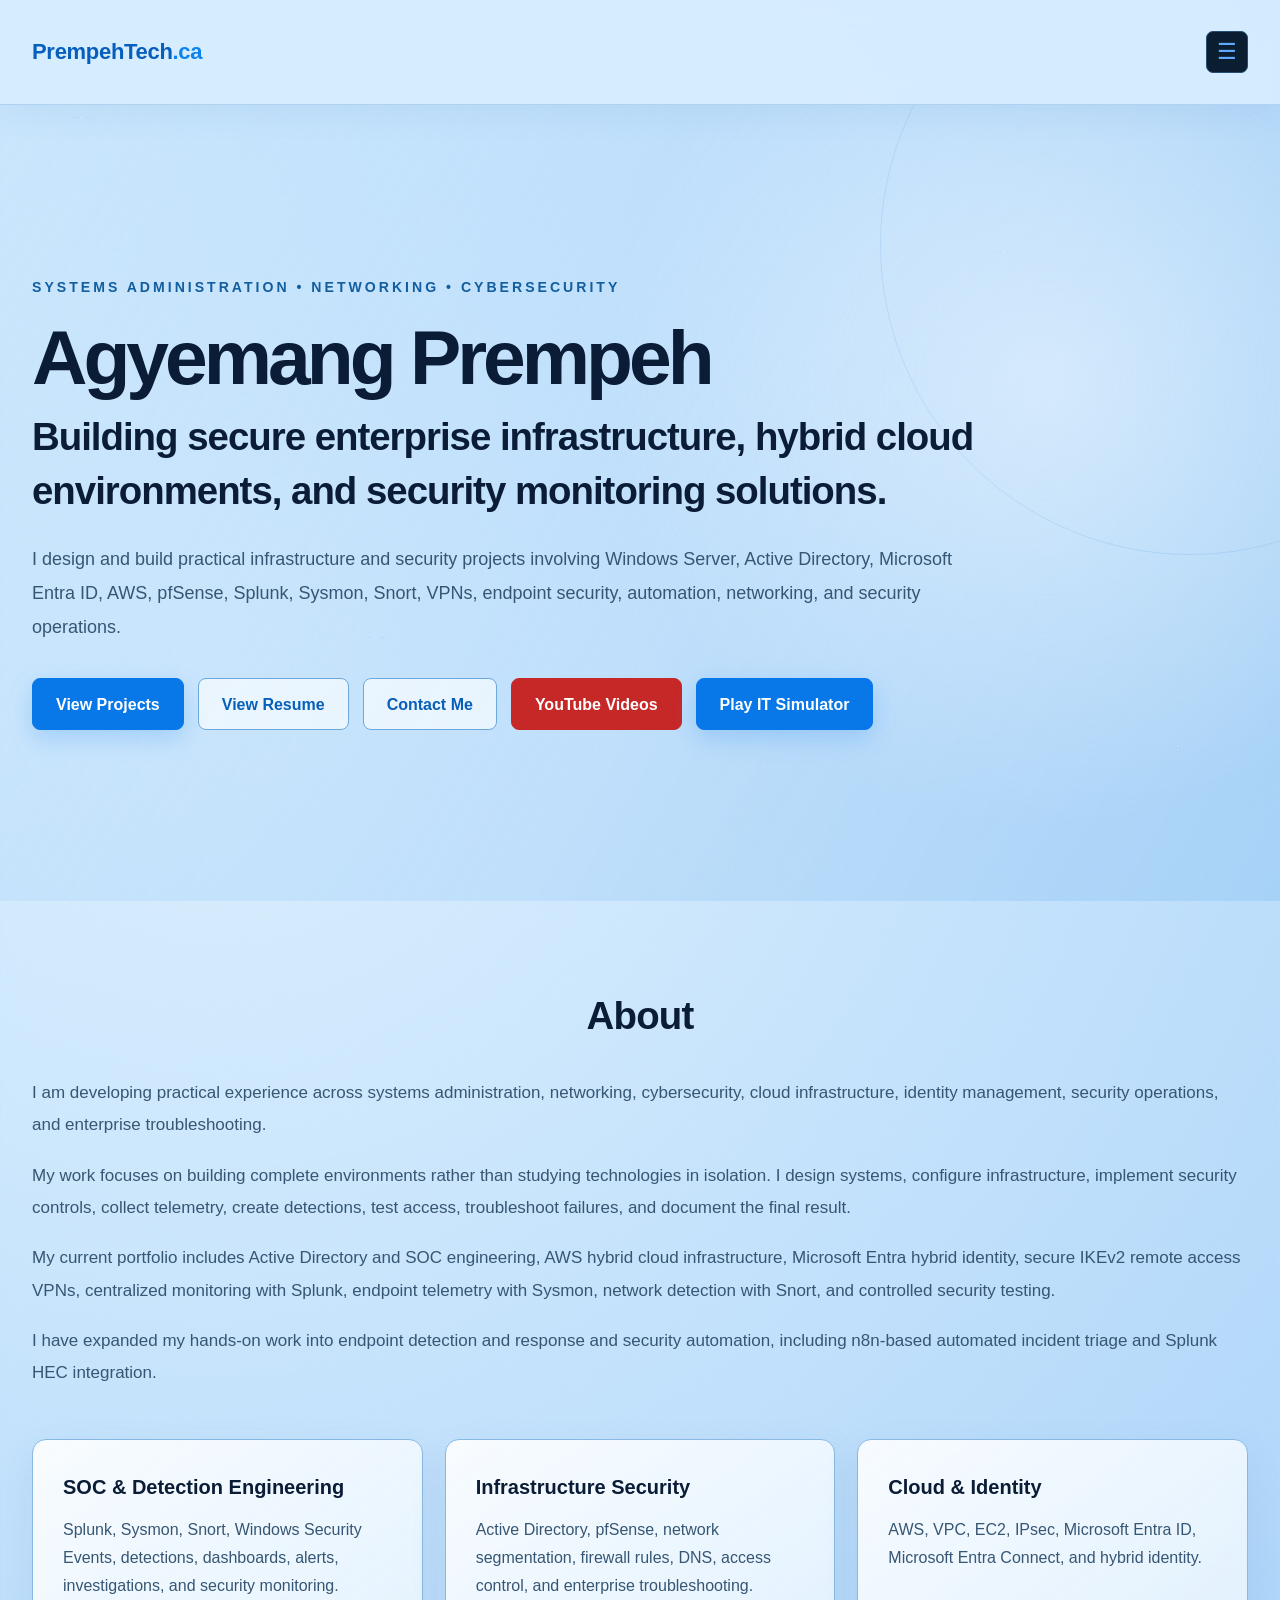
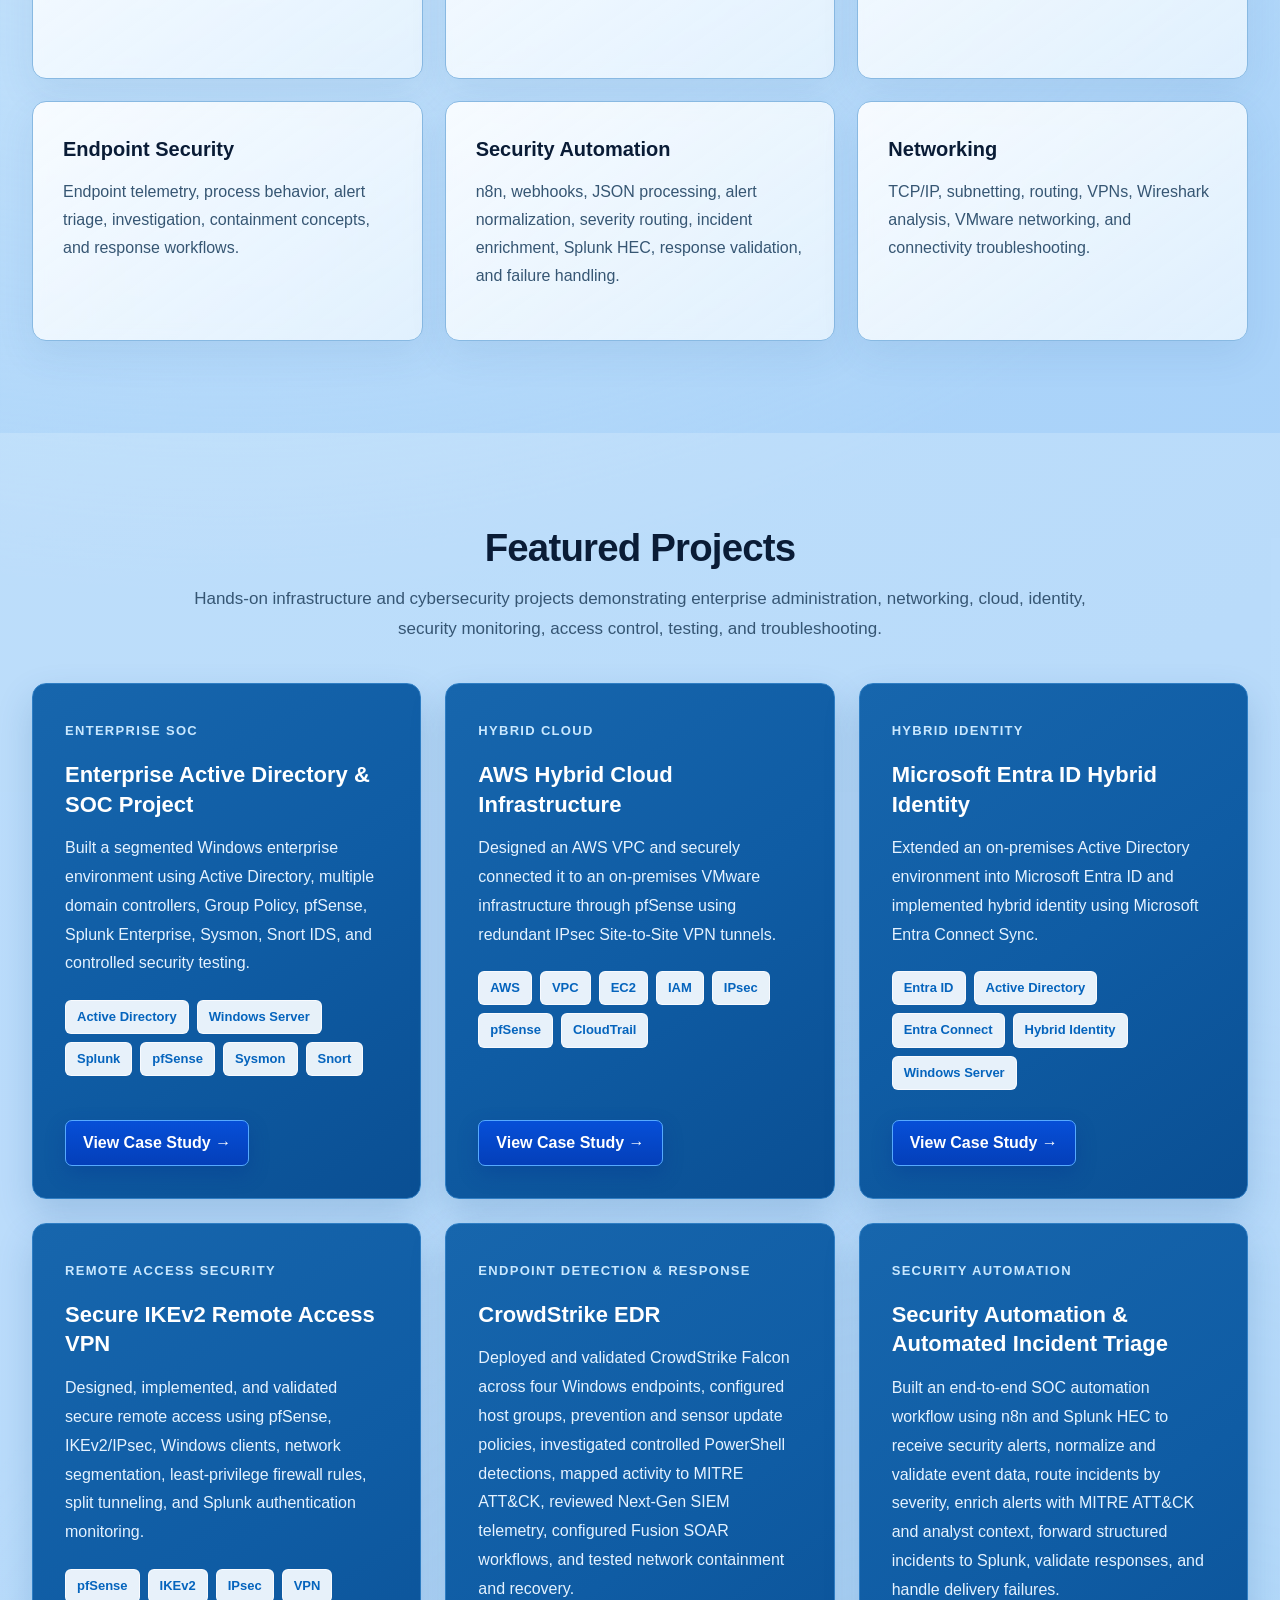
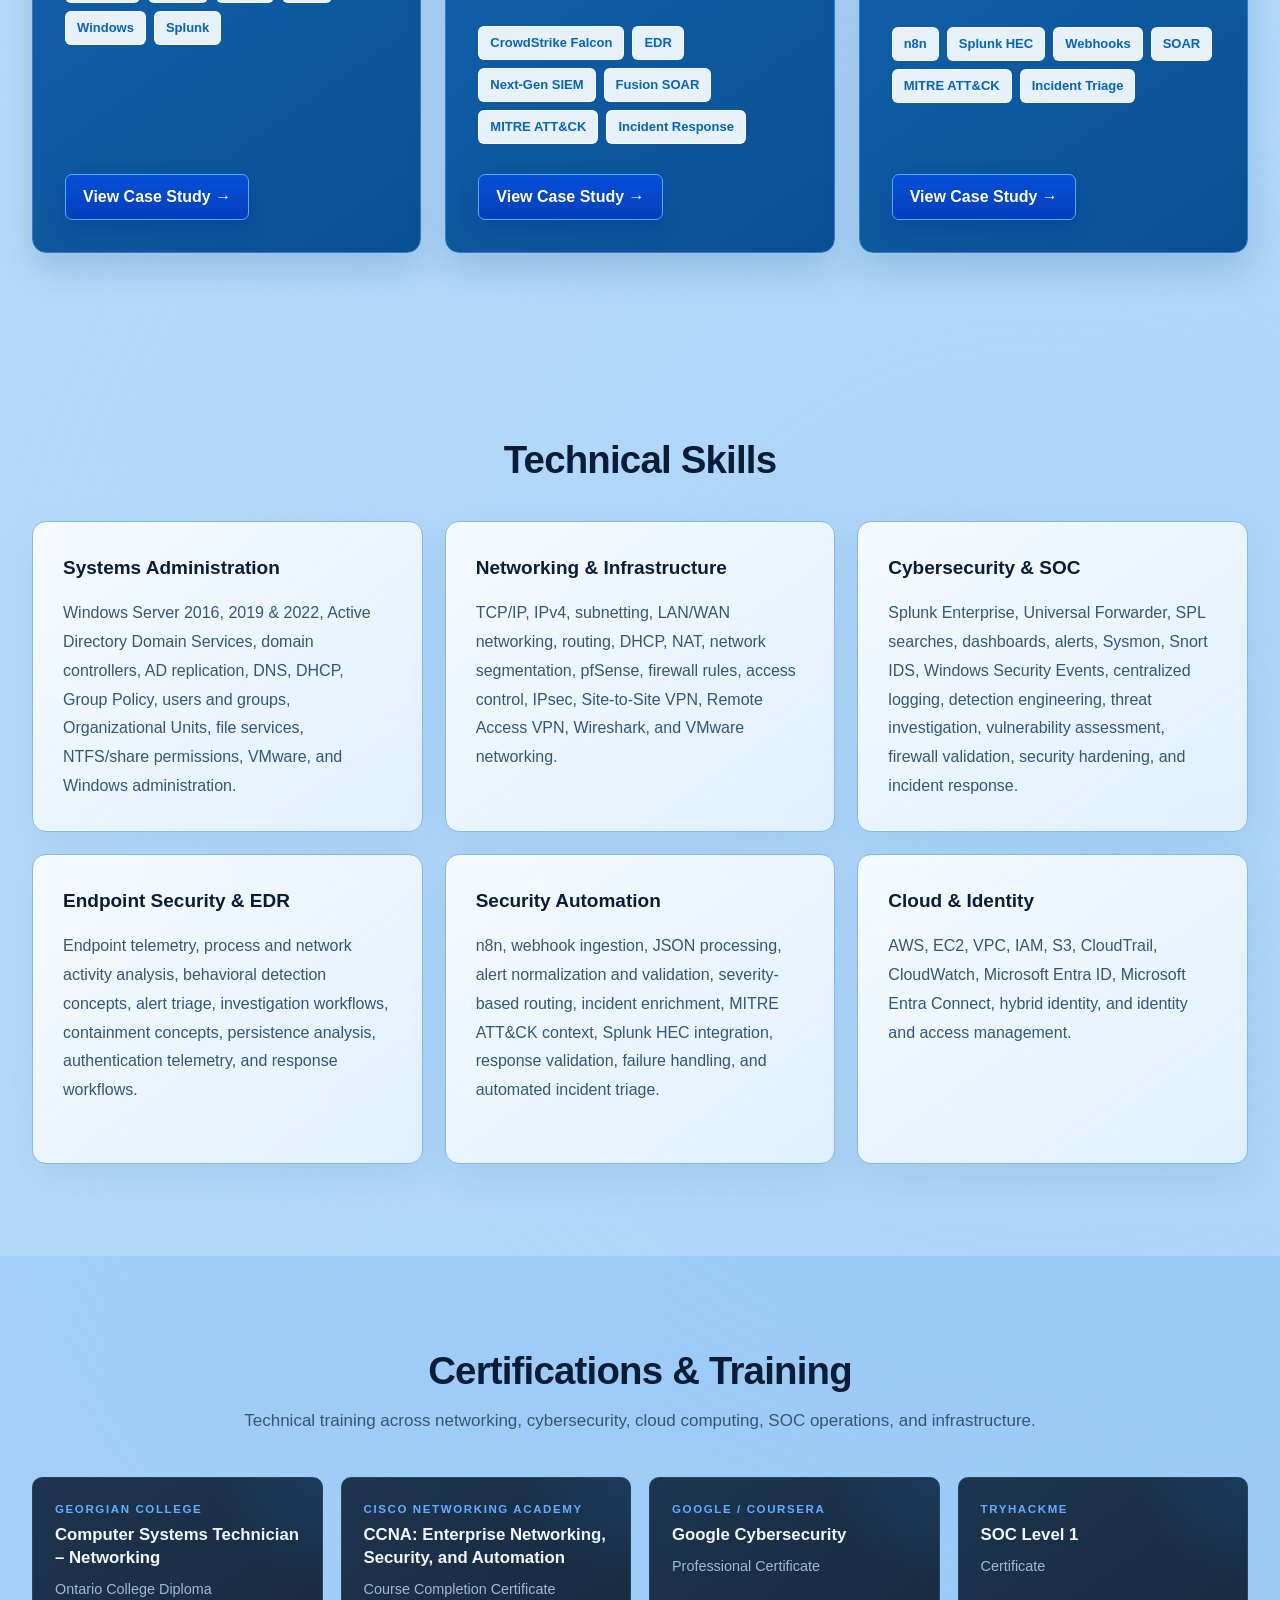
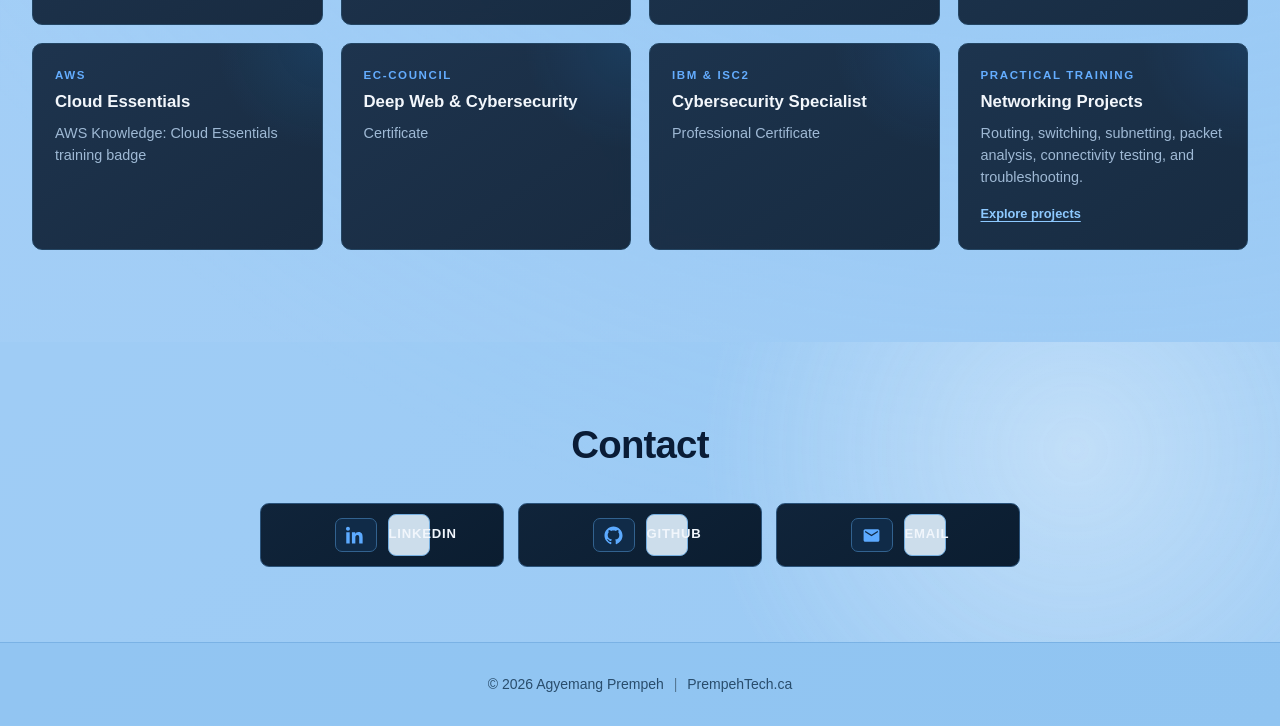
==== index.html @ 9299d838 "Make homepage YouTube Videos button red" ====
<!DOCTYPE html>
<html lang="en">

<head>
    <meta charset="UTF-8">

    <meta
        name="viewport"
        content="width=device-width, initial-scale=1.0"
    >

    <meta
        name="description"
        content="Agyemang Prempeh's hands-on cybersecurity, SOC, systems administration, networking, cloud, identity, and enterprise infrastructure portfolio featuring CrowdStrike Falcon EDR, n8n security automation, Splunk, Active Directory, AWS, Microsoft Entra ID, pfSense, Sysmon, Snort, VPNs, and security engineering projects."
    >

    <meta name="robots" content="index, follow, max-image-preview:large">
    <meta name="author" content="Agyemang Prempeh">
    <meta name="theme-color" content="#071321">

    <link rel="canonical" href="https://prempehtech.ca/">

    <meta property="og:type" content="website">
    <meta property="og:site_name" content="PrempehTech.ca">
    <meta property="og:url" content="https://prempehtech.ca/">
    <meta property="og:title" content="Agyemang Prempeh | Cybersecurity, Cloud & Infrastructure Portfolio">
    <meta
        property="og:description"
        content="Hands-on cybersecurity, SOC, enterprise infrastructure, networking, CrowdStrike Falcon EDR, AWS hybrid cloud, Microsoft Entra ID, Active Directory, Splunk, pfSense, and security engineering projects."
    >

    <meta name="twitter:card" content="summary">
    <meta name="twitter:title" content="Agyemang Prempeh | Cybersecurity, Cloud & Infrastructure Portfolio">
    <meta
        name="twitter:description"
        content="Hands-on cybersecurity, SOC, enterprise infrastructure, networking, cloud, identity, CrowdStrike Falcon EDR, and security engineering projects."
    >

    <title>Agyemang Prempeh | Cybersecurity, Cloud & Infrastructure Portfolio</title>

    <script type="application/ld+json">
    {
      "@context": "https://schema.org",
      "@type": "WebSite",
      "name": "PrempehTech.ca",
      "url": "https://prempehtech.ca/",
      "description": "Agyemang Prempeh's cybersecurity, cloud, networking, identity, SOC, CrowdStrike Falcon EDR, and enterprise infrastructure portfolio.",
      "publisher": {
        "@type": "Person",
        "name": "Agyemang Prempeh",
        "url": "https://prempehtech.ca/",
        "sameAs": [
          "https://www.linkedin.com/in/agyemang-prempeh-27a438277/",
          "https://github.com/PREMPE"
        ]
      }
    }
    </script>

    <link rel="stylesheet" href="style.css">


    <!-- =====================================================
         TARGETED FIXES ONLY
         These override the old CSS for:
         1. Navigation
         2. Certifications
         3. Contact
    ====================================================== -->

    <style>

        /* =================================================
           TOP NAVIGATION
           Brand stays left.
           All seven links stay grouped on the right.
        ================================================= */

        .nav-container {
            display: flex !important;
            align-items: center !important;
            width: min(1420px, calc(100% - 64px)) !important;
            margin: 0 auto !important;
        }

        .brand {
            flex: 0 0 auto !important;
        }

        .main-nav {
            margin-left: auto !important;
            width: auto !important;

            display: flex !important;
            align-items: center !important;
            justify-content: flex-end !important;

            gap: 30px !important;
        }

        .main-nav .nav-link {
            flex: none !important;
            width: auto !important;

            white-space: nowrap !important;
            text-align: center !important;
        }


        /* =================================================
           MAIN SECTION HEADINGS
           ONLY the big section headings are centered.
        ================================================= */

        .centered-header {
            width: 100% !important;
            max-width: 900px !important;

            margin-left: auto !important;
            margin-right: auto !important;

            text-align: center !important;
        }

        .centered-header h2,
        .centered-header p {
            text-align: center !important;
        }


        /* =================================================
           CERTIFICATIONS
           Compact professional cards.
           No giant empty boxes.
        ================================================= */



        .hero-buttons .btn-youtube {background:#c62828!important;border-color:#c62828!important;color:#fff!important}
        .hero-buttons .btn-youtube:hover {background:#a51f1f!important;border-color:#a51f1f!important;color:#fff!important}

        #certifications .cert-actions {display:flex;flex-wrap:wrap;gap:8px 14px;margin-top:14px}
        #certifications .cert-actions a {color:#8ec9ff;font-size:.8rem;font-weight:700;text-decoration:underline;text-underline-offset:3px}
        #certifications .cert-actions a:hover {color:#fff}
        #certifications .cert-actions a:focus-visible {outline:2px solid #8ec9ff;outline-offset:4px}

        #certifications .cert-grid {
            display: grid !important;

            grid-template-columns:
                repeat(4, minmax(0, 1fr)) !important;

            gap: 18px !important;

            align-items: stretch !important;

            margin-top: 40px !important;
        }

        #certifications .cert-card {
            min-height: 0 !important;
            height: auto !important;

            padding: 24px 22px !important;

            display: block !important;

            background:
                linear-gradient(
                    145deg,
                    rgba(18, 39, 63, 0.92),
                    rgba(12, 29, 48, 0.92)
                ) !important;

            border: 1px solid #234563 !important;

            border-radius: 10px !important;

            box-shadow: none !important;

            text-align: left !important;
        }

        #certifications .cert-card:hover {
            transform: translateY(-3px) !important;

            border-color: #4388cf !important;

            background:
                linear-gradient(
                    145deg,
                    #132b46,
                    #0d2137
                ) !important;
        }

        #certifications .cert-provider {
            display: block !important;

            margin: 0 0 8px !important;

            color: #64adff !important;

            font-size: 0.72rem !important;

            font-weight: 800 !important;

            letter-spacing: 0.14em !important;

            line-height: 1.3 !important;
        }

        #certifications .cert-card h3 {
            margin: 0 0 8px !important;

            color: #f3f7fc !important;

            font-size: 1.05rem !important;

            line-height: 1.35 !important;

            text-align: left !important;
        }

        #certifications .cert-card p {
            margin: 0 !important;

            color: #9fb9d5 !important;

            font-size: 0.9rem !important;

            line-height: 1.55 !important;

            text-align: left !important;
        }


        /* =================================================
           CONTACT
           Small horizontal rectangles.
        ================================================= */

        #contact.contact-section {
            padding-top: 80px !important;
            padding-bottom: 75px !important;
        }

        #contact .section-header {
            margin-bottom: 35px !important;
        }

        #contact .contact-actions {
            width: min(760px, 100%) !important;

            margin: 0 auto !important;

            display: grid !important;

            grid-template-columns:
                repeat(3, minmax(0, 1fr)) !important;

            gap: 14px !important;
        }

        #contact .contact-link {
            min-height: 64px !important;
            height: 64px !important;

            padding: 10px 18px !important;

            display: flex !important;

            align-items: center !important;
            justify-content: center !important;

            gap: 11px !important;

            border-radius: 9px !important;

            background:
                linear-gradient(
                    145deg,
                    #10243a,
                    #0b1d30
                ) !important;

            border: 1px solid #2a5279 !important;

            box-shadow: none !important;

            text-decoration: none !important;
        }

        #contact .contact-link:hover {
            transform: translateY(-2px) !important;

            border-color: #55a7ff !important;

            background: #122a44 !important;
        }

        #contact .contact-icon {
            width: 34px !important;
            height: 34px !important;

            min-width: 34px !important;

            display: grid !important;
            place-items: center !important;

            padding: 7px !important;

            border-radius: 7px !important;

            color: #5caaff !important;

            background: #102b48 !important;

            border: 1px solid #32628f !important;
        }

        #contact .contact-icon svg {
            width: 19px !important;
            height: 19px !important;
        }

        #contact .contact-label {
            color: #f1f6fc !important;

            font-size: 0.82rem !important;

            font-weight: 800 !important;

            letter-spacing: 0.06em !important;
        }


        /* =================================================
           TABLET
        ================================================= */

        @media (max-width: 1100px) {

            .main-nav {
                gap: 20px !important;
            }

            .main-nav .nav-link {
                font-size: 0.84rem !important;
            }

            #certifications .cert-grid {
                grid-template-columns:
                    repeat(2, minmax(0, 1fr)) !important;
            }

        }


        /* =================================================
           MOBILE
        ================================================= */

        @media (max-width: 850px) {

            .nav-container {
                width: min(100% - 32px, 1420px) !important;
                min-height: 64px !important;
                flex-wrap: wrap !important;
            }

            .main-nav {
                display: none !important;
            }

            .mobile-menu {
                margin-left: auto !important;
                display: inline-flex !important;
                align-items: center !important;
                justify-content: center !important;

                width: 42px !important;
                height: 42px !important;

                padding: 0 !important;

                color: #5ca9ff !important;
                background: #0b1e31 !important;

                border: 1px solid #244d73 !important;
                border-radius: 7px !important;

                font-size: 1.35rem !important;
                line-height: 1 !important;

                cursor: pointer !important;
            }

            .mobile-menu:hover {
                color: #ffffff !important;
                border-color: #5ca9ff !important;
                background: #102a44 !important;
            }

            .main-nav.open {
                display: flex !important;

                width: 100% !important;

                flex-direction: column !important;

                align-items: stretch !important;

                gap: 0 !important;

                margin-left: 0 !important;
                padding: 10px 0 14px !important;

                border-top: 1px solid #172b40 !important;
            }

            .main-nav.open .nav-link {
                width: 100% !important;
                padding: 13px 4px !important;
                text-align: left !important;
            }

            #contact .contact-actions {
                grid-template-columns: 1fr !important;

                max-width: 420px !important;
            }

        }


        @media (max-width: 600px) {

            #certifications .cert-grid {
                grid-template-columns: 1fr !important;
            }

        }

    
        /* =================================================
           COLLAPSIBLE TOP MENU — ALL SCREEN SIZES
           Show hamburger instead of permanent nav links.
        ================================================= */

        .nav-container {
            position: relative !important;
            flex-wrap: wrap !important;
        }

        .mobile-menu {
            margin-left: auto !important;
            display: inline-flex !important;
            align-items: center !important;
            justify-content: center !important;

            width: 42px !important;
            height: 42px !important;
            padding: 0 !important;

            color: #5ca9ff !important;
            background: #0b1e31 !important;

            border: 1px solid #244d73 !important;
            border-radius: 7px !important;

            font-size: 1.35rem !important;
            line-height: 1 !important;
            cursor: pointer !important;
        }

        .mobile-menu:hover {
            color: #ffffff !important;
            border-color: #5ca9ff !important;
            background: #102a44 !important;
        }

        .main-nav {
            display: none !important;
        }

        .main-nav.open {
            display: flex !important;
            width: 100% !important;
            margin-left: 0 !important;
            padding: 10px 0 14px !important;

            flex-direction: column !important;
            align-items: stretch !important;
            gap: 0 !important;

            border-top: 1px solid #172b40 !important;
        }

        .main-nav.open .nav-link {
            width: 100% !important;
            padding: 13px 4px !important;
            text-align: left !important;
        }

    </style>

</head>



<body id="top">


<!-- =========================================================
     HEADER
========================================================= -->

<header class="site-header">

    <div class="nav-container">

        <a
            href="/#home"
            class="brand"
        >
            PrempehTech<span>.ca</span>
        </a>


        <nav
            class="main-nav"
            id="mainNav"
            aria-label="Primary navigation"
        >

            <a href="/#home" class="nav-link active">
                Home
            </a>

            <a href="/#about" class="nav-link">
                About
            </a>

            <a href="/#projects" class="nav-link">
                Projects
            </a>
<a href="/#skills" class="nav-link">
                Skills
            </a>

            <a href="/#certifications" class="nav-link">
                Certifications
            </a>

            <a href="/#contact" class="nav-link">
                Contact
            </a>

            <a href="/simulator/" class="nav-link">
                Simulator
            </a>

        </nav>


        <button
            class="mobile-menu"
            id="mobileMenu"
            type="button"
            aria-label="Open navigation menu"
        >
            ☰
        </button>

    </div>

</header>



<main>


<!-- =========================================================
     HOME
========================================================= -->

<section
    id="home"
    class="hero section-anchor"
>

    <div class="container hero-content">

        <p class="hero-eyebrow">
            SYSTEMS ADMINISTRATION • NETWORKING • CYBERSECURITY
        </p>


        <h1>
            Agyemang Prempeh
        </h1>


        <h2>
            Building secure enterprise infrastructure,
            hybrid cloud environments, and security
            monitoring solutions.
        </h2>


        <p class="hero-description">
            I design and build practical infrastructure and security
            projects involving Windows Server, Active Directory,
            Microsoft Entra ID, AWS, pfSense, Splunk, Sysmon, Snort,
            VPNs, endpoint security, automation, networking,
            and security operations.
        </p>


        <div class="hero-buttons">

            <a
                href="/#projects"
                class="btn btn-primary"
            >
                View Projects
            </a>


            <a
                href="assets/resume/Agyemang-Prempeh-Resume.pdf"
                class="btn btn-outline"
                target="_blank"
                rel="noopener noreferrer"
            >
                View Resume
            </a>


            <a
                href="/#contact"
                class="btn btn-outline"
            >
                Contact Me
            </a>


            <a
                href="/youtube-videos/"
                class="btn btn-outline btn-youtube"
            >
                YouTube Videos
            </a>

            <a
                href="/simulator/"
                class="btn btn-primary"
            >
                Play IT Simulator
            </a>

        </div>

    </div>

</section>



<!-- =========================================================
     ABOUT
========================================================= -->

<section
    id="about"
    class="section section-anchor"
>

    <div class="container">

        <div class="section-header centered-header">

            <h2>
                About
            </h2>

        </div>


        <div class="about-intro">

            <p>
                I am developing practical experience across systems
                administration, networking, cybersecurity, cloud
                infrastructure, identity management, security operations,
                and enterprise troubleshooting.
            </p>


            <p>
                My work focuses on building complete environments rather
                than studying technologies in isolation. I design systems,
                configure infrastructure, implement security controls,
                collect telemetry, create detections, test access,
                troubleshoot failures, and document the final result.
            </p>


            <p>
                My current portfolio includes Active Directory and SOC
                engineering, AWS hybrid cloud infrastructure, Microsoft
                Entra hybrid identity, secure IKEv2 remote access VPNs,
                centralized monitoring with Splunk, endpoint telemetry
                with Sysmon, network detection with Snort, and controlled
                security testing.
            </p>


            <p>
                I have expanded my hands-on work into endpoint detection
                and response and security automation, including n8n-based
                automated incident triage and Splunk HEC integration.
            </p>

        </div>



        <div class="focus-grid">


            <article class="info-card">

                <h3>
                    SOC &amp; Detection Engineering
                </h3>

                <p>
                    Splunk, Sysmon, Snort, Windows Security Events,
                    detections, dashboards, alerts, investigations,
                    and security monitoring.
                </p>

            </article>



            <article class="info-card">

                <h3>
                    Infrastructure Security
                </h3>

                <p>
                    Active Directory, pfSense, network segmentation,
                    firewall rules, DNS, access control,
                    and enterprise troubleshooting.
                </p>

            </article>



            <article class="info-card">

                <h3>
                    Cloud &amp; Identity
                </h3>

                <p>
                    AWS, VPC, EC2, IPsec, Microsoft Entra ID,
                    Microsoft Entra Connect, and hybrid identity.
                </p>

            </article>



            <article class="info-card">

                <h3>
                    Endpoint Security
                </h3>

                <p>
                    Endpoint telemetry, process behavior,
                    alert triage, investigation, containment concepts,
                    and response workflows.
                </p>

            </article>



            <article class="info-card">

                <h3>
                    Security Automation
                </h3>

                <p>
                    n8n, webhooks, JSON processing, alert normalization,
                    severity routing, incident enrichment, Splunk HEC,
                    response validation, and failure handling.
                </p>

            </article>



            <article class="info-card">

                <h3>
                    Networking
                </h3>

                <p>
                    TCP/IP, subnetting, routing, VPNs,
                    Wireshark analysis, VMware networking,
                    and connectivity troubleshooting.
                </p>

            </article>


        </div>

    </div>

</section>



<!-- =========================================================
     PROJECTS
========================================================= -->

<section
    id="projects"
    class="section section-alt section-anchor"
>

    <div class="container">

        <div class="section-header centered-header">

            <h2>
                Featured Projects
            </h2>

            <p>
                Hands-on infrastructure and cybersecurity projects
                demonstrating enterprise administration, networking,
                cloud, identity, security monitoring, access control,
                testing, and troubleshooting.
            </p>

        </div>



        <div class="projects-grid">


            <!-- AD SOC -->

            <article class="project-card">

                <div>

                    <span class="project-type">
                        ENTERPRISE SOC
                    </span>


                    <h3>
                        Enterprise Active Directory &amp; SOC Project
                    </h3>


                    <p>
                        Built a segmented Windows enterprise environment
                        using Active Directory, multiple domain controllers,
                        Group Policy, pfSense, Splunk Enterprise, Sysmon,
                        Snort IDS, and controlled security testing.
                    </p>


                    <div class="tags">

                        <span>Active Directory</span>
                        <span>Windows Server</span>
                        <span>Splunk</span>
                        <span>pfSense</span>
                        <span>Sysmon</span>
                        <span>Snort</span>

                    </div>

                </div>


                <div class="project-actions">

                    <a
                        href="projects/enterprise-ad-soc.html"
                        class="project-link"
                    >
                        View Case Study →
                    </a>

                </div>

            </article>



            <!-- AWS -->

            <article class="project-card">

                <div>

                    <span class="project-type">
                        HYBRID CLOUD
                    </span>


                    <h3>
                        AWS Hybrid Cloud Infrastructure
                    </h3>


                    <p>
                        Designed an AWS VPC and securely connected it
                        to an on-premises VMware infrastructure through
                        pfSense using redundant IPsec Site-to-Site
                        VPN tunnels.
                    </p>


                    <div class="tags">

                        <span>AWS</span>
                        <span>VPC</span>
                        <span>EC2</span>
                        <span>IAM</span>
                        <span>IPsec</span>
                        <span>pfSense</span>
                        <span>CloudTrail</span>

                    </div>

                </div>


                <div class="project-actions">

                    <a
                        href="projects/aws-hybrid-cloud.html"
                        class="project-link"
                    >
                        View Case Study →
                    </a>

                </div>

            </article>



            <!-- ENTRA -->

            <article class="project-card">

                <div>

                    <span class="project-type">
                        HYBRID IDENTITY
                    </span>


                    <h3>
                        Microsoft Entra ID Hybrid Identity
                    </h3>


                    <p>
                        Extended an on-premises Active Directory
                        environment into Microsoft Entra ID and
                        implemented hybrid identity using Microsoft
                        Entra Connect Sync.
                    </p>


                    <div class="tags">

                        <span>Entra ID</span>
                        <span>Active Directory</span>
                        <span>Entra Connect</span>
                        <span>Hybrid Identity</span>
                        <span>Windows Server</span>

                    </div>

                </div>


                <div class="project-actions">

                    <a
                        href="projects/entra-hybrid-identity.html"
                        class="project-link"
                    >
                        View Case Study →
                    </a>

                </div>

            </article>



            <!-- VPN -->

            <article class="project-card">

                <div>

                    <span class="project-type">
                        REMOTE ACCESS SECURITY
                    </span>


                    <h3>
                        Secure IKEv2 Remote Access VPN
                    </h3>


                    <p>
                        Designed, implemented, and validated secure
                        remote access using pfSense, IKEv2/IPsec,
                        Windows clients, network segmentation,
                        least-privilege firewall rules, split tunneling,
                        and Splunk authentication monitoring.
                    </p>


                    <div class="tags">

                        <span>pfSense</span>
                        <span>IKEv2</span>
                        <span>IPsec</span>
                        <span>VPN</span>
                        <span>Windows</span>
                        <span>Splunk</span>

                    </div>

                </div>


                <div class="project-actions">

                    <a
                        href="projects/pfsense-vpn.html"
                        class="project-link"
                    >
                        View Case Study →
                    </a>

                </div>

            </article>



            <!-- CROWDSTRIKE EDR -->

            <article class="project-card">

                <div>

                    <span class="project-type">
                        ENDPOINT DETECTION &amp; RESPONSE
                    </span>


                    <h3>
                        CrowdStrike EDR
                    </h3>


                    <p>
                        Deployed and validated CrowdStrike Falcon across four
                        Windows endpoints, configured host groups, prevention
                        and sensor update policies, investigated controlled
                        PowerShell detections, mapped activity to MITRE ATT&amp;CK,
                        reviewed Next-Gen SIEM telemetry, configured Fusion SOAR
                        workflows, and tested network containment and recovery.
                    </p>


                    <div class="tags">

                        <span>CrowdStrike Falcon</span>
                        <span>EDR</span>
                        <span>Next-Gen SIEM</span>
                        <span>Fusion SOAR</span>
                        <span>MITRE ATT&amp;CK</span>
                        <span>Incident Response</span>

                    </div>

                </div>


                <div class="project-actions">

                    <a
                        href="projects/crowdstrike-falcon-endpoint-detection-response.html"
                        class="project-link"
                    >
                        View Case Study →
                    </a>

                </div>

            </article>



            <!-- SECURITY AUTOMATION -->

            <article class="project-card">

                <div>
                    <span class="project-type">SECURITY AUTOMATION</span>
                    <h3>Security Automation &amp; Automated Incident Triage</h3>
                    <p>
                        Built an end-to-end SOC automation workflow using n8n and Splunk HEC
                        to receive security alerts, normalize and validate event data, route
                        incidents by severity, enrich alerts with MITRE ATT&amp;CK and analyst
                        context, forward structured incidents to Splunk, validate responses,
                        and handle delivery failures.
                    </p>
                    <div class="tags">
                        <span>n8n</span>
                        <span>Splunk HEC</span>
                        <span>Webhooks</span>
                        <span>SOAR</span>
                        <span>MITRE ATT&amp;CK</span>
                        <span>Incident Triage</span>
                    </div>
                </div>

                <div class="project-actions">
                    <a href="projects/security-automation.html" class="project-link">
                        View Case Study →
                    </a>
                </div>

            </article>


        </div>

    </div>

</section>



<!-- =========================================================
     SKILLS
========================================================= -->

<section
    id="skills"
    class="section section-alt section-anchor"
>

    <div class="container">

        <div class="section-header centered-header">

            <h2>
                Technical Skills
            </h2>

        </div>



        <div class="skills-grid">


            <article class="skill-card">

                <h3>
                    Systems Administration
                </h3>

                <p>
                    Windows Server 2016, 2019 &amp; 2022,
                    Active Directory Domain Services,
                    domain controllers, AD replication,
                    DNS, DHCP, Group Policy,
                    users and groups, Organizational Units,
                    file services, NTFS/share permissions,
                    VMware, and Windows administration.
                </p>

            </article>



            <article class="skill-card">

                <h3>
                    Networking &amp; Infrastructure
                </h3>

                <p>
                    TCP/IP, IPv4, subnetting,
                    LAN/WAN networking, routing,
                    DHCP, NAT, network segmentation,
                    pfSense, firewall rules,
                    access control, IPsec,
                    Site-to-Site VPN,
                    Remote Access VPN,
                    Wireshark, and VMware networking.
                </p>

            </article>



            <article class="skill-card">

                <h3>
                    Cybersecurity &amp; SOC
                </h3>

                <p>
                    Splunk Enterprise,
                    Universal Forwarder,
                    SPL searches,
                    dashboards, alerts,
                    Sysmon, Snort IDS,
                    Windows Security Events,
                    centralized logging,
                    detection engineering,
                    threat investigation,
                    vulnerability assessment,
                    firewall validation,
                    security hardening,
                    and incident response.
                </p>

            </article>



            <article class="skill-card">

                <h3>
                    Endpoint Security &amp; EDR
                </h3>

                <p>
                    Endpoint telemetry,
                    process and network activity analysis,
                    behavioral detection concepts,
                    alert triage,
                    investigation workflows,
                    containment concepts,
                    persistence analysis,
                    authentication telemetry,
                    and response workflows.
                </p>

            </article>



            <article class="skill-card">

                <h3>
                    Security Automation
                </h3>

                <p>
                    n8n, webhook ingestion, JSON processing,
                    alert normalization and validation, severity-based routing,
                    incident enrichment, MITRE ATT&amp;CK context, Splunk HEC integration,
                    response validation, failure handling, and automated incident triage.
                </p>

            </article>



            <article class="skill-card">

                <h3>
                    Cloud &amp; Identity
                </h3>

                <p>
                    AWS, EC2, VPC, IAM, S3,
                    CloudTrail, CloudWatch,
                    Microsoft Entra ID,
                    Microsoft Entra Connect,
                    hybrid identity,
                    and identity and access management.
                </p>

            </article>


        </div>

    </div>

</section>



<!-- =========================================================
     CERTIFICATIONS
========================================================= -->

<section
    id="certifications"
    class="section section-anchor"
>

    <div class="container">

        <div class="section-header centered-header">

            <h2>
                Certifications &amp; Training
            </h2>

            <p>
                Technical training across networking,
                cybersecurity, cloud computing,
                SOC operations, and infrastructure.
            </p>

        </div>



        <div class="cert-grid">
            <article class="cert-card"><span class="cert-provider">GEORGIAN COLLEGE</span><h3>Computer Systems Technician – Networking</h3><p>Ontario College Diploma</p></article>
            <article class="cert-card"><span class="cert-provider">CISCO NETWORKING ACADEMY</span><h3>CCNA: Enterprise Networking, Security, and Automation</h3><p>Course Completion Certificate</p></article>
            <article class="cert-card"><span class="cert-provider">GOOGLE / COURSERA</span><h3>Google Cybersecurity</h3><p>Professional Certificate</p></article>
            <article class="cert-card"><span class="cert-provider">TRYHACKME</span><h3>SOC Level 1</h3><p>Certificate</p></article>
            <article class="cert-card"><span class="cert-provider">AWS</span><h3>Cloud Essentials</h3><p>AWS Knowledge: Cloud Essentials training badge</p></article>
            <article class="cert-card"><span class="cert-provider">EC-COUNCIL</span><h3>Deep Web &amp; Cybersecurity</h3><p>Certificate</p></article>
            <article class="cert-card"><span class="cert-provider">IBM &amp; ISC2</span><h3>Cybersecurity Specialist</h3><p>Professional Certificate</p></article>
            <article class="cert-card"><span class="cert-provider">PRACTICAL TRAINING</span><h3>Networking Projects</h3><p>Routing, switching, subnetting, packet analysis, connectivity testing, and troubleshooting.</p><div class="cert-actions"><a href="/#projects">Explore projects</a></div></article>
        </div>
    </div>

</section>



<!-- =========================================================
     CONTACT
========================================================= -->

<section
    id="contact"
    class="contact-section section-anchor"
>

    <div class="container">

        <div class="section-header centered-header">

            <h2>
                Contact
            </h2>

        </div>



        <div class="contact-actions">


            <!-- LINKEDIN -->

            <a
                href="https://www.linkedin.com/in/agyemang-prempeh-27a438277/"
                target="_blank"
                rel="noopener noreferrer"
                class="contact-link"
                aria-label="LinkedIn"
            >

                <span class="contact-icon">

                    <svg
                        viewBox="0 0 24 24"
                        aria-hidden="true"
                    >
                        <path
                            fill="currentColor"
                            d="M4.98 3.5C4.98 4.88 3.87 6 2.5 6S0 4.88 0 3.5 1.11 1 2.5 1s2.48 1.12 2.48 2.5zM.34 8.02h4.32V22H.34V8.02zM7.5 8.02h4.14v1.91h.06c.58-1.09 1.99-2.24 4.1-2.24 4.39 0 5.2 2.89 5.2 6.64V22h-4.32v-6.79c0-1.62-.03-3.7-2.26-3.7-2.26 0-2.61 1.76-2.61 3.58V22H7.5V8.02z"
                        />
                    </svg>

                </span>

                <span class="contact-label">
                    LINKEDIN
                </span>

            </a>



            <!-- GITHUB -->

            <a
                href="https://github.com/PREMPE"
                target="_blank"
                rel="noopener noreferrer"
                class="contact-link"
                aria-label="GitHub"
            >

                <span class="contact-icon">

                    <svg
                        viewBox="0 0 24 24"
                        aria-hidden="true"
                    >
                        <path
                            fill="currentColor"
                            d="M12 .7C5.7.7.6 5.8.6 12.1c0 5 3.3 9.3 7.8 10.8.6.1.8-.3.8-.6v-2.2c-3.2.7-3.9-1.4-3.9-1.4-.5-1.3-1.3-1.7-1.3-1.7-1-.7.1-.7.1-.7 1.2.1 1.8 1.2 1.8 1.2 1 1.8 2.7 1.3 3.4 1 .1-.8.4-1.3.7-1.6-2.6-.3-5.3-1.3-5.3-5.7 0-1.3.5-2.3 1.2-3.1-.1-.3-.5-1.5.1-3.1 0 0 1-.3 3.1 1.2.9-.2 1.9-.4 2.9-.4s2 .1 2.9.4C17 4.8 18 5.1 18 5.1c.6 1.6.2 2.8.1 3.1.8.8 1.2 1.8 1.2 3.1 0 4.4-2.7 5.4-5.3 5.7.4.4.8 1.1.8 2.1v3.2c0 .3.2.7.8.6 4.5-1.5 7.8-5.8 7.8-10.8C23.4 5.8 18.3.7 12 .7z"
                        />
                    </svg>

                </span>

                <span class="contact-label">
                    GITHUB
                </span>

            </a>



            <!-- EMAIL -->

            <a
                href="mailto:cbsprempeh@gmail.com"
                class="contact-link"
                aria-label="Email"
            >

                <span class="contact-icon">

                    <svg
                        viewBox="0 0 24 24"
                        aria-hidden="true"
                    >
                        <path
                            fill="currentColor"
                            d="M20 4H4C2.9 4 2 4.9 2 6v12c0 1.1.9 2 2 2h16c1.1 0 2-.9 2-2V6c0-1.1-.9-2-2-2zm0 4-8 5-8-5V6l8 5 8-5v2z"
                        />
                    </svg>

                </span>

                <span class="contact-label">
                    EMAIL
                </span>

            </a>


        </div>

    </div>

</section>


</main>



<!-- =========================================================
     FOOTER
========================================================= -->

<footer class="site-footer">

    <div class="container">

        <p>
            © 2026 Agyemang Prempeh
            <span>|</span>
            PrempehTech.ca
        </p>

    </div>

</footer>



<button
    class="scroll-top"
    id="scrollTop"
    type="button"
    aria-label="Back to top"
>
    ↑
</button>



<script>

    const mobileMenu =
        document.getElementById("mobileMenu");

    const mainNav =
        document.getElementById("mainNav");


    mobileMenu.addEventListener(
        "click",
        function () {

            mainNav.classList.toggle("open");

            mobileMenu.textContent =
                mainNav.classList.contains("open")
                    ? "✕"
                    : "☰";

        }
    );


    document
        .querySelectorAll(".nav-link")
        .forEach(
            function (link) {

                link.addEventListener(
                    "click",
                    function () {

                        mainNav.classList.remove("open");

                        mobileMenu.textContent = "☰";

                    }
                );

            }
        );


    const scrollTop =
        document.getElementById("scrollTop");


    window.addEventListener(
        "scroll",
        function () {

            scrollTop.classList.toggle(
                "visible",
                window.scrollY > 450
            );

        }
    );


    scrollTop.addEventListener(
        "click",
        function () {

            window.scrollTo({
                top: 0,
                behavior: "smooth"
            });

        }
    );


    const sections =
        document.querySelectorAll(".section-anchor");

    const navLinks =
        document.querySelectorAll(".nav-link");


    const observer =
        new IntersectionObserver(

            function (entries) {

                entries.forEach(
                    function (entry) {

                        if (!entry.isIntersecting) {
                            return;
                        }


                        navLinks.forEach(
                            function (link) {

                                link.classList.remove("active");

                            }
                        );


                        const activeLink =
                            document.querySelector(
                                '.nav-link[href="/#' +
                                entry.target.id +
                                '"]'
                            );


                        if (activeLink) {
                            activeLink.classList.add("active");
                        }

                    }
                );

            },

            {
                rootMargin: "-35% 0px -55% 0px"
            }

        );


    sections.forEach(
        function (section) {

            observer.observe(section);

        }
    );

</script>


</body>

</html>
---- style.css ----
/* =========================================================
   PREMPEHTECH.CA
   COMPLETE PORTFOLIO STYLESHEET
========================================================= */


/* =========================================================
   1. RESET
========================================================= */

*,
*::before,
*::after {
    box-sizing: border-box;
}

html {
    scroll-behavior: smooth;
    scroll-padding-top: 105px;
}

body {
    margin: 0;
    padding: 0;
    background: #07111f;
    color: #f5f8ff;
    font-family:
        Inter,
        -apple-system,
        BlinkMacSystemFont,
        "Segoe UI",
        Roboto,
        Helvetica,
        Arial,
        sans-serif;
    font-size: 16px;
    line-height: 1.7;
    overflow-x: hidden;
}

a {
    color: inherit;
    text-decoration: none;
}

button {
    font: inherit;
}

h1,
h2,
h3,
p {
    margin-top: 0;
}

img {
    display: block;
    max-width: 100%;
}


/* =========================================================
   2. VARIABLES
========================================================= */

:root {
    --background: #07111f;
    --background-soft: #091727;
    --background-alt: #0b192a;

    --card: #0e1e32;
    --card-hover: #11243b;

    --border: #1c3855;
    --border-bright: #2c5d8d;

    --primary: #58a6ff;
    --primary-bright: #78b7ff;
    --primary-dark: #2f81f7;

    --text: #f4f7fc;
    --text-soft: #b4c8df;
    --text-muted: #819ab6;

    --header-height: 104px;

    --radius: 14px;
    --radius-large: 20px;

    --shadow:
        0 18px 50px rgba(0, 0, 0, 0.18);

    --transition:
        180ms ease;
}


/* =========================================================
   3. GLOBAL CONTAINER
========================================================= */

.container {
    width: min(1500px, calc(100% - 64px));
    margin-inline: auto;
}

.section {
    padding: 92px 0;
}

.section-alt {
    background: var(--background-soft);
}

.section-anchor {
    scroll-margin-top: var(--header-height);
}


/* =========================================================
   4. HEADER
========================================================= */

.site-header {
    position: sticky;
    top: 0;
    z-index: 1000;

    width: 100%;

    background: rgba(5, 15, 28, 0.96);
    border-bottom: 1px solid rgba(88, 166, 255, 0.16);

    backdrop-filter: blur(14px);
    -webkit-backdrop-filter: blur(14px);
}

.nav-container {
    width: min(1540px, calc(100% - 48px));
    min-height: var(--header-height);

    margin-inline: auto;

    display: grid;
    grid-template-columns: auto 1fr;
    align-items: center;

    gap: 48px;
}


/* =========================================================
   5. BRAND + BACK BUTTON
========================================================= */

.brand-group {
    display: flex;
    align-items: center;
    gap: 14px;
}


/* FIXED BACK ARROW
   No more white square.
*/

.back-button {
    width: 42px;
    height: 42px;

    display: grid;
    place-items: center;

    padding: 0;

    color: var(--primary);

    background: #0c1c2e;

    border: 1px solid #28547c;
    border-radius: 9px;

    font-size: 23px;
    font-weight: 600;
    line-height: 1;

    cursor: pointer;

    transition:
        background var(--transition),
        color var(--transition),
        border-color var(--transition),
        transform var(--transition);
}

.back-button:hover {
    color: #ffffff;
    background: var(--primary-dark);
    border-color: var(--primary);
    transform: translateX(-2px);
}

.back-button:focus-visible {
    outline: 3px solid rgba(88, 166, 255, 0.35);
    outline-offset: 3px;
}

.brand {
    color: var(--primary);
    font-size: 22px;
    font-weight: 800;
    letter-spacing: -0.3px;
    white-space: nowrap;
}

.brand span {
    color: var(--primary-bright);
}


/* =========================================================
   6. NAVIGATION
========================================================= */

.main-nav {
    display: flex;
    align-items: center;
    justify-content: space-between;

    width: 100%;
    max-width: 1250px;

    margin-left: auto;
}

.nav-link {
    position: relative;

    display: inline-flex;
    align-items: center;

    min-height: 48px;

    color: #aebed1;

    font-size: 15px;
    font-weight: 650;

    transition: color var(--transition);
}

.nav-link::after {
    content: "";

    position: absolute;
    left: 50%;
    bottom: 3px;

    width: 0;
    height: 2px;

    background: var(--primary);

    transform: translateX(-50%);

    transition: width var(--transition);
}

.nav-link:hover,
.nav-link.active {
    color: var(--primary);
}

.nav-link:hover::after,
.nav-link.active::after {
    width: 100%;
}


/* =========================================================
   7. MOBILE MENU BUTTON
========================================================= */

.mobile-menu {
    display: none;

    width: 42px;
    height: 42px;

    padding: 0;

    color: var(--primary);

    background: #0c1c2e;

    border: 1px solid var(--border);
    border-radius: 8px;

    cursor: pointer;

    font-size: 20px;
}


/* =========================================================
   8. HERO
========================================================= */

.hero {
    position: relative;

    min-height: calc(100vh - var(--header-height));

    display: flex;
    align-items: center;

    padding: 100px 0;

    overflow: hidden;

    background:
        radial-gradient(
            circle at 82% 35%,
            rgba(34, 91, 153, 0.25),
            transparent 38%
        ),
        linear-gradient(
            120deg,
            #07111f 0%,
            #08182a 55%,
            #102947 100%
        );
}

.hero::before {
    content: "";

    position: absolute;
    width: 620px;
    height: 620px;

    right: -220px;
    top: -170px;

    border: 1px solid rgba(88, 166, 255, 0.08);
    border-radius: 50%;
}

.hero-content {
    position: relative;
    z-index: 1;
}

.hero-eyebrow {
    margin-bottom: 18px;

    color: #a8c9eb;

    font-size: clamp(13px, 1.1vw, 17px);
    font-weight: 800;

    letter-spacing: 3px;
}

.hero h1 {
    max-width: 1000px;

    margin-bottom: 14px;

    color: #f7f9fd;

    font-size: clamp(55px, 6vw, 94px);
    line-height: 1.02;
    letter-spacing: -4px;
}

.hero h2 {
    max-width: 950px;

    margin-bottom: 24px;

    color: #d8e3f1;

    font-size: clamp(26px, 3vw, 39px);
    line-height: 1.4;
    letter-spacing: -1px;
}

.hero-description {
    max-width: 950px;

    margin-bottom: 34px;

    color: #acc9e9;

    font-size: 18px;
    line-height: 1.9;
}


/* =========================================================
   9. BUTTONS
========================================================= */

.hero-buttons {
    display: flex;
    flex-wrap: wrap;
    gap: 14px;
}

.btn {
    min-height: 52px;

    display: inline-flex;
    align-items: center;
    justify-content: center;

    padding: 0 23px;

    border-radius: 8px;

    font-weight: 750;

    transition:
        background var(--transition),
        color var(--transition),
        border-color var(--transition),
        transform var(--transition),
        box-shadow var(--transition);
}

.btn:hover {
    transform: translateY(-2px);
}

.btn-primary {
    color: #ffffff;
    background: var(--primary-dark);
    border: 1px solid var(--primary-dark);

    box-shadow:
        0 8px 24px rgba(47, 129, 247, 0.2);
}

.btn-primary:hover {
    background: #438ef6;
    border-color: #438ef6;

    box-shadow:
        0 12px 30px rgba(47, 129, 247, 0.3);
}

.btn-outline {
    color: var(--primary);
    background: rgba(7, 17, 31, 0.35);
    border: 1px solid #31577c;
}

.btn-outline:hover {
    color: #ffffff;
    background: #10243a;
    border-color: var(--primary);
}


/* =========================================================
   10. SECTION HEADINGS
========================================================= */

.section-header {
    margin-bottom: 38px;
}

.section-header h2 {
    margin-bottom: 12px;

    color: #f6f8fc;

    font-size: clamp(29px, 3vw, 40px);
    line-height: 1.2;
    letter-spacing: -0.8px;
}

.section-header p {
    max-width: 1150px;

    margin-bottom: 0;

    color: var(--text-soft);

    font-size: 17px;
    line-height: 1.8;
}


/* =========================================================
   11. ABOUT
========================================================= */

.about-intro {
    max-width: 1400px;

    margin-bottom: 50px;
}

.about-intro p {
    margin-bottom: 18px;

    color: #d3dfec;

    font-size: 17px;
    line-height: 1.9;
}

.about-intro p:last-child {
    margin-bottom: 0;
}


/* =========================================================
   12. FOCUS CARDS
========================================================= */

.focus-grid {
    display: grid;
    grid-template-columns: repeat(3, minmax(0, 1fr));
    gap: 22px;
}

.info-card {
    position: relative;

    min-height: 240px;

    padding: 30px;

    background:
        linear-gradient(
            145deg,
            #0d1d30,
            #0b192a
        );

    border: 1px solid var(--border);
    border-radius: var(--radius);

    transition:
        transform var(--transition),
        border-color var(--transition),
        background var(--transition),
        box-shadow var(--transition);
}

.info-card:hover {
    transform: translateY(-5px);

    border-color: #32618e;

    background: var(--card-hover);

    box-shadow: var(--shadow);
}

.card-icon {
    width: 48px;
    height: 48px;

    display: grid;
    place-items: center;

    margin-bottom: 20px;

    color: var(--primary);

    background: rgba(88, 166, 255, 0.08);

    border: 1px solid #2c557b;
    border-radius: 9px;

    font-size: 12px;
    font-weight: 850;
    letter-spacing: 0.7px;
}

.info-card h3 {
    margin-bottom: 12px;

    color: #ffffff;

    font-size: 20px;
}

.info-card p {
    margin: 0;

    color: var(--text-soft);

    line-height: 1.75;
}


/* =========================================================
   13. PROJECTS
========================================================= */

.projects-grid {
    display: grid;
    grid-template-columns: repeat(3, minmax(0, 1fr));
    gap: 24px;
}

.project-card {
    min-height: 440px;

    display: flex;
    flex-direction: column;
    justify-content: space-between;

    padding: 32px;

    background:
        linear-gradient(
            145deg,
            #102137,
            #0d1c2f
        );

    border: 1px solid #213e5c;
    border-radius: var(--radius);

    transition:
        transform var(--transition),
        border-color var(--transition),
        box-shadow var(--transition);
}

.project-card:hover {
    transform: translateY(-5px);

    border-color: #386b9e;

    box-shadow:
        0 20px 45px rgba(0, 0, 0, 0.2);
}

.project-type {
    display: inline-block;

    margin-bottom: 18px;

    color: #91b9df;

    font-size: 13px;
    font-weight: 750;

    letter-spacing: 1.3px;
}

.project-card h3 {
    margin-bottom: 15px;

    color: #ffffff;

    font-size: 22px;
    line-height: 1.35;
}

.project-card p {
    color: var(--text-soft);

    font-size: 16px;
    line-height: 1.8;
}


/* =========================================================
   14. TAGS
========================================================= */

.tags {
    display: flex;
    flex-wrap: wrap;

    gap: 8px;

    margin-top: 22px;
}

.tags span {
    display: inline-flex;
    align-items: center;

    min-height: 34px;

    padding: 5px 11px;

    color: var(--primary);

    background: rgba(88, 166, 255, 0.04);

    border: 1px solid #2b557e;
    border-radius: 6px;

    font-size: 13px;
    font-weight: 750;
}


/* =========================================================
   15. PROJECT LINKS
========================================================= */

.project-actions {
    display: flex;
    flex-wrap: wrap;
    gap: 10px;

    margin-top: 30px;
}

.project-link {
    display: inline-flex;
    align-items: center;
    justify-content: center;

    min-height: 46px;

    padding: 0 17px;

    color: var(--primary);

    border: 1px solid #315d87;
    border-radius: 7px;

    font-weight: 750;

    transition:
        color var(--transition),
        background var(--transition),
        border-color var(--transition);
}

.project-link:hover {
    color: #ffffff;
    background: #153251;
    border-color: var(--primary);
}

.status {
    display: inline-flex;
    align-items: center;

    gap: 9px;

    margin-top: 28px;

    color: #b7cbe0;

    font-size: 14px;
    font-weight: 700;
}

.status span {
    width: 8px;
    height: 8px;

    background: var(--primary);

    border-radius: 50%;

    box-shadow:
        0 0 12px rgba(88, 166, 255, 0.7);
}


/* =========================================================
   16. EVIDENCE
========================================================= */

.evidence-grid {
    display: grid;
    grid-template-columns: repeat(2, minmax(0, 1fr));
    gap: 24px;
}

.evidence-card {
    position: relative;

    min-height: 325px;

    padding: 32px 32px 32px 34px;

    background:
        linear-gradient(
            145deg,
            #0e2035,
            #0b1a2b
        );

    border: 1px solid #203f5e;
    border-radius: var(--radius);

    overflow: hidden;

    transition:
        transform var(--transition),
        border-color var(--transition),
        box-shadow var(--transition);
}

.evidence-card::before {
    content: "";

    position: absolute;

    left: 0;
    top: 0;

    width: 3px;
    height: 100%;

    background:
        linear-gradient(
            180deg,
            var(--primary-dark),
            transparent
        );
}

.evidence-card:hover {
    transform: translateY(-4px);

    border-color: #386997;

    box-shadow: var(--shadow);
}

.evidence-card h3 {
    margin-bottom: 12px;

    color: #ffffff;

    font-size: 21px;
}

.evidence-card p {
    color: var(--text-soft);

    line-height: 1.8;
}

.evidence-link {
    display: inline-block;

    margin-top: 25px;

    color: var(--primary);

    font-weight: 800;

    transition:
        color var(--transition),
        transform var(--transition);
}

.evidence-link:hover {
    color: #ffffff;
    transform: translateX(4px);
}


/* =========================================================
   17. SKILLS
========================================================= */

.skills-grid {
    display: grid;
    grid-template-columns: repeat(3, minmax(0, 1fr));
    gap: 22px;
}

.skill-card {
    min-height: 310px;

    padding: 30px;

    background:
        linear-gradient(
            145deg,
            #102137,
            #0d1c2f
        );

    border: 1px solid #213f5e;
    border-radius: var(--radius);

    transition:
        transform var(--transition),
        border-color var(--transition),
        box-shadow var(--transition);
}

.skill-card:hover {
    transform: translateY(-4px);

    border-color: #376793;

    box-shadow: var(--shadow);
}

.skill-card h3 {
    margin-bottom: 15px;

    color: #ffffff;

    font-size: 19px;
}

.skill-card p {
    margin: 0;

    color: var(--text-soft);

    font-size: 16px;
    line-height: 1.8;
}


/* =========================================================
   18. CERTIFICATIONS

   THIS IS THE MAJOR FIX FOR THE BROKEN SCREENSHOT.
========================================================= */

.certification-heading {
    margin-bottom: 36px;
}

.cert-grid {
    display: grid;

    grid-template-columns:
        repeat(2, minmax(0, 1fr));

    gap: 20px;
}

.cert-card {
    position: relative;

    min-height: 175px;

    display: grid;

    grid-template-columns:
        70px minmax(0, 1fr);

    align-items: center;

    gap: 22px;

    padding: 28px;

    background:
        linear-gradient(
            135deg,
            #102238 0%,
            #0c1c2f 100%
        );

    border: 1px solid #234562;
    border-radius: var(--radius);

    overflow: hidden;

    transition:
        transform var(--transition),
        border-color var(--transition),
        background var(--transition),
        box-shadow var(--transition);
}

.cert-card::after {
    content: "";

    position: absolute;

    top: 0;
    right: 0;

    width: 110px;
    height: 110px;

    background:
        radial-gradient(
            circle at top right,
            rgba(88, 166, 255, 0.12),
            transparent 68%
        );

    pointer-events: none;
}

.cert-card:hover {
    transform: translateY(-4px);

    background:
        linear-gradient(
            135deg,
            #122842,
            #0d2035
        );

    border-color: #3b74a8;

    box-shadow:
        0 18px 45px rgba(0, 0, 0, 0.22);
}


/* CERTIFICATION ICON */

.cert-badge {
    width: 66px;
    height: 66px;

    display: grid;
    place-items: center;

    background:
        linear-gradient(
            145deg,
            #153a61,
            #0e2844
        );

    border: 1px solid #3672a8;
    border-radius: 14px;

    box-shadow:
        inset 0 0 20px rgba(88, 166, 255, 0.06);
}

.cert-badge span {
    color: #71b4ff;

    font-size: 23px;
    font-weight: 850;

    line-height: 1;
}


/* CERTIFICATION TEXT */

.cert-content {
    min-width: 0;
}

.cert-provider {
    display: block;

    margin-bottom: 6px;

    color: #79b5f3;

    font-size: 12px;
    font-weight: 850;

    letter-spacing: 1.5px;
}

.cert-content h3 {
    margin-bottom: 6px;

    color: #ffffff;

    font-size: 20px;
    line-height: 1.35;
}

.cert-content p {
    margin: 0;

    color: #a9bfd6;

    font-size: 15px;
    line-height: 1.6;
}


/* =========================================================
   19. CONTACT

   Removed giant empty space from old design.
========================================================= */

.contact-section {
    padding: 90px 0;

    background:
        radial-gradient(
            circle at 85% 30%,
            rgba(47, 129, 247, 0.13),
            transparent 32%
        ),
        #081524;
}

.contact-card {
    display: grid;

    grid-template-columns:
        minmax(0, 1.3fr)
        minmax(420px, 0.7fr);

    gap: 60px;

    align-items: center;

    padding: 48px;

    background:
        linear-gradient(
            135deg,
            #0e2035,
            #0a192a
        );

    border: 1px solid #224564;
    border-radius: var(--radius-large);

    box-shadow:
        0 20px 60px rgba(0, 0, 0, 0.16);
}

.contact-copy h2 {
    margin-bottom: 15px;

    color: #ffffff;

    font-size: clamp(30px, 3vw, 42px);
}

.contact-copy p {
    max-width: 850px;

    margin: 0;

    color: #b6cbe0;

    font-size: 17px;
    line-height: 1.85;
}


/* CONTACT LINKS */

.contact-actions {
    display: grid;
    gap: 12px;
}

.contact-link {
    min-height: 70px;

    display: flex;
    align-items: center;

    gap: 15px;

    padding: 12px 16px;

    background: #0b1a2b;

    border: 1px solid #264c70;
    border-radius: 10px;

    transition:
        transform var(--transition),
        background var(--transition),
        border-color var(--transition);
}

.contact-link:hover {
    transform: translateX(4px);

    background: #102640;

    border-color: var(--primary);
}

.contact-link > span {
    width: 42px;
    height: 42px;

    flex: 0 0 42px;

    display: grid;
    place-items: center;

    color: var(--primary);

    background: rgba(88, 166, 255, 0.08);

    border: 1px solid #315e88;
    border-radius: 8px;

    font-size: 14px;
    font-weight: 850;
}

.contact-link div {
    display: flex;
    flex-direction: column;
}

.contact-link small {
    color: var(--text-muted);

    font-size: 12px;
}

.contact-link strong {
    color: #ffffff;

    font-size: 16px;
}


/* =========================================================
   20. FOOTER
========================================================= */

.site-footer {
    padding: 30px 0;

    background: #050e19;

    border-top: 1px solid #142b40;
}

.site-footer p {
    margin: 0;

    color: #7895b5;

    text-align: center;

    font-size: 14px;
}

.site-footer span {
    margin-inline: 6px;

    color: #405c78;
}


/* =========================================================
   21. SCROLL TO TOP
========================================================= */

.scroll-top {
    position: fixed;

    right: 24px;
    bottom: 24px;

    z-index: 900;

    width: 48px;
    height: 48px;

    display: grid;
    place-items: center;

    padding: 0;

    color: var(--primary);

    background: #0c1d30;

    border: 1px solid #28557f;
    border-radius: 10px;

    font-size: 20px;

    cursor: pointer;

    opacity: 0;
    visibility: hidden;

    transform: translateY(12px);

    transition:
        opacity var(--transition),
        visibility var(--transition),
        transform var(--transition),
        color var(--transition),
        background var(--transition);
}

.scroll-top.visible {
    opacity: 1;
    visibility: visible;

    transform: translateY(0);
}

.scroll-top:hover {
    color: #ffffff;
    background: var(--primary-dark);
}


/* =========================================================
   22. ACCESSIBILITY
========================================================= */

a:focus-visible,
button:focus-visible {
    outline: 3px solid rgba(88, 166, 255, 0.4);
    outline-offset: 3px;
}


/* =========================================================
   23. LARGE LAPTOP / SMALL DESKTOP
========================================================= */

@media (max-width: 1250px) {

    .container {
        width: min(1120px, calc(100% - 48px));
    }

    .nav-container {
        width: calc(100% - 36px);
        gap: 30px;
    }

    .projects-grid {
        grid-template-columns:
            repeat(2, minmax(0, 1fr));
    }

    .focus-grid {
        grid-template-columns:
            repeat(2, minmax(0, 1fr));
    }

    .skills-grid {
        grid-template-columns:
            repeat(2, minmax(0, 1fr));
    }

    .contact-card {
        grid-template-columns:
            minmax(0, 1fr)
            minmax(350px, 0.7fr);

        gap: 40px;
    }
}


/* =========================================================
   24. TABLET NAVIGATION
========================================================= */

@media (max-width: 1000px) {

    :root {
        --header-height: 78px;
    }

    .nav-container {
        min-height: var(--header-height);

        grid-template-columns:
            1fr auto;
    }

    .brand-group {
        grid-column: 1;
    }

    .mobile-menu {
        display: grid;
        place-items: center;

        grid-column: 2;
    }

    .main-nav {
        position: absolute;

        top: 100%;
        left: 0;
        right: 0;

        width: 100%;
        max-width: none;

        display: none;

        padding: 14px 24px 24px;

        background: #071421;

        border-bottom: 1px solid #203c58;

        box-shadow:
            0 20px 40px rgba(0, 0, 0, 0.3);
    }

    .main-nav.open {
        display: grid;
    }

    .nav-link {
        min-height: 52px;

        padding: 0 8px;

        border-bottom: 1px solid rgba(255,255,255,0.04);
    }

    .nav-link::after {
        display: none;
    }

    .hero {
        min-height: auto;

        padding: 110px 0;
    }

    .hero h1 {
        letter-spacing: -2.5px;
    }

    .cert-grid {
        grid-template-columns: 1fr;
    }

    .contact-card {
        grid-template-columns: 1fr;
    }

    .contact-actions {
        grid-template-columns:
            repeat(3, minmax(0, 1fr));
    }

    .contact-link {
        min-height: 105px;

        align-items: flex-start;
        flex-direction: column;
    }
}


/* =========================================================
   25. MOBILE
========================================================= */

@media (max-width: 760px) {

    .container {
        width: calc(100% - 34px);
    }

    .nav-container {
        width: calc(100% - 24px);
    }

    .section {
        padding: 70px 0;
    }

    .brand {
        font-size: 19px;
    }

    .back-button {
        width: 38px;
        height: 38px;

        font-size: 20px;
    }

    .hero {
        padding: 80px 0;
    }

    .hero-eyebrow {
        letter-spacing: 1.8px;
        line-height: 1.6;
    }

    .hero h1 {
        font-size: clamp(43px, 13vw, 65px);

        letter-spacing: -2px;
    }

    .hero h2 {
        font-size: 25px;
    }

    .hero-description {
        font-size: 16px;
    }

    .hero-buttons {
        display: grid;
        grid-template-columns: 1fr;
    }

    .btn {
        width: 100%;
    }

    .focus-grid,
    .projects-grid,
    .evidence-grid,
    .skills-grid {
        grid-template-columns: 1fr;
    }

    .project-card {
        min-height: auto;
    }

    .skill-card {
        min-height: auto;
    }

    .info-card {
        min-height: auto;
    }

    .cert-card {
        grid-template-columns:
            58px minmax(0, 1fr);

        gap: 17px;

        min-height: 150px;

        padding: 22px;
    }

    .cert-badge {
        width: 56px;
        height: 56px;

        border-radius: 11px;
    }

    .cert-badge span {
        font-size: 20px;
    }

    .cert-content h3 {
        font-size: 18px;
    }

    .contact-card {
        padding: 30px 24px;
    }

    .contact-actions {
        grid-template-columns: 1fr;
    }

    .contact-link {
        min-height: 68px;

        flex-direction: row;
        align-items: center;
    }

    .scroll-top {
        right: 16px;
        bottom: 16px;
    }
}


/* =========================================================
   26. VERY SMALL MOBILE
========================================================= */

@media (max-width: 430px) {

    .brand {
        font-size: 17px;
    }

    .hero h1 {
        font-size: 43px;
    }

    .hero h2 {
        font-size: 22px;
    }

    .project-card,
    .evidence-card,
    .skill-card,
    .info-card {
        padding: 24px;
    }

    .cert-card {
        grid-template-columns: 1fr;

        align-items: start;
    }

    .cert-badge {
        margin-bottom: 2px;
    }

    .project-actions {
        display: grid;
    }

    .project-link {
        width: 100%;
    }
}


/* =========================================================
   27. REDUCED MOTION
========================================================= */

@media (prefers-reduced-motion: reduce) {

    html {
        scroll-behavior: auto;
    }

    *,
    *::before,
    *::after {
        transition-duration: 0.01ms !important;
        animation-duration: 0.01ms !important;
        animation-iteration-count: 1 !important;
    }
}

/* PREMPEHTECH LIGHT BLUE ELECTRIC THEME */
:root {
    --background: #a9d2f9;
    --background-soft: rgba(224, 241, 255, 0.46);
    --background-alt: rgba(236, 247, 255, 0.58);

    --card: rgba(249, 252, 255, 0.84);
    --card-hover: rgba(255, 255, 255, 0.94);

    --border: #83b9e7;
    --border-bright: #4f9fe5;

    --primary: #0878e8;
    --primary-bright: #1592ff;
    --primary-dark: #0868ce;

    --text: #0b203d;
    --text-soft: #365673;
    --text-muted: #5c7891;

    --shadow:
        0 16px 40px rgba(36, 91, 145, 0.12);
}

html {
    background: #a9d2f9;
}

body {
    position: relative;
    isolation: isolate;

    background:
        radial-gradient(
            circle at 18% 12%,
            rgba(235, 247, 255, 0.72),
            transparent 31%
        ),
        radial-gradient(
            circle at 82% 72%,
            rgba(119, 188, 245, 0.30),
            transparent 34%
        ),
        linear-gradient(
            145deg,
            #b6dcfb 0%,
            #a9d2f9 48%,
            #9ecbf4 100%
        );

    color: var(--text);
}

/*
   Sparse moving electrical currents.
   Intentionally tiny and widely separated so the animation
   stays subtle and does not compete with the portfolio content.
*/
body::before,
body::after {
    content: "";

    position: fixed;
    inset: -70px;

    pointer-events: none;

    z-index: 0;

    will-change: transform;
}

body::before {
    background:
        linear-gradient(
            90deg,
            transparent 0%,
            rgba(17, 112, 214, 0.20) 32%,
            rgba(255, 255, 255, 0.88) 50%,
            rgba(17, 112, 214, 0.20) 68%,
            transparent 100%
        ) 10% 18% / 24px 1px no-repeat,

        linear-gradient(
            90deg,
            transparent 0%,
            rgba(17, 112, 214, 0.18) 32%,
            rgba(255, 255, 255, 0.82) 50%,
            rgba(17, 112, 214, 0.18) 68%,
            transparent 100%
        ) 76% 31% / 20px 1px no-repeat,

        linear-gradient(
            90deg,
            transparent 0%,
            rgba(17, 112, 214, 0.17) 32%,
            rgba(255, 255, 255, 0.82) 50%,
            rgba(17, 112, 214, 0.17) 68%,
            transparent 100%
        ) 31% 68% / 28px 1px no-repeat,

        radial-gradient(
            circle,
            rgba(255, 255, 255, 0.95) 0 1px,
            rgba(18, 115, 218, 0.38) 1.2px,
            transparent 2px
        ) 88% 79% / 4px 4px no-repeat;

    opacity: 0.72;

    animation:
        prempeh-current-drift-a
        17s
        linear
        infinite;
}

body::after {
    background:
        linear-gradient(
            90deg,
            transparent 0%,
            rgba(0, 92, 200, 0.16) 34%,
            rgba(255, 255, 255, 0.76) 50%,
            rgba(0, 92, 200, 0.16) 66%,
            transparent 100%
        ) 57% 12% / 18px 1px no-repeat,

        radial-gradient(
            circle,
            rgba(255, 255, 255, 0.92) 0 1px,
            rgba(15, 105, 207, 0.32) 1.2px,
            transparent 2px
        ) 19% 48% / 4px 4px no-repeat,

        linear-gradient(
            90deg,
            transparent 0%,
            rgba(0, 92, 200, 0.15) 34%,
            rgba(255, 255, 255, 0.76) 50%,
            rgba(0, 92, 200, 0.15) 66%,
            transparent 100%
        ) 84% 59% / 22px 1px no-repeat,

        radial-gradient(
            circle,
            rgba(255, 255, 255, 0.88) 0 1px,
            rgba(15, 105, 207, 0.28) 1.2px,
            transparent 2px
        ) 43% 88% / 4px 4px no-repeat;

    opacity: 0.62;

    animation:
        prempeh-current-drift-b
        23s
        linear
        infinite;
}

body > * {
    position: relative;
    z-index: 1;
}

@keyframes prempeh-current-drift-a {
    from {
        transform: translate3d(-18px, -8px, 0);
    }

    to {
        transform: translate3d(68px, 42px, 0);
    }
}

@keyframes prempeh-current-drift-b {
    from {
        transform: translate3d(34px, -14px, 0);
    }

    to {
        transform: translate3d(-58px, 48px, 0);
    }
}


/* Header */
.site-header {
    background: rgba(216, 237, 255, 0.90);
    border-bottom: 1px solid rgba(22, 105, 187, 0.20);

    box-shadow:
        0 8px 30px rgba(45, 101, 157, 0.08);
}

.brand {
    color: #075fbd;
}

.brand span {
    color: #0d84ed;
}

.nav-link {
    color: #173754;
}

.nav-link:hover,
.nav-link.active {
    color: #006edb;
}

.back-button,
.mobile-menu {
    color: #086dce;

    background: rgba(248, 252, 255, 0.76);

    border-color: #7ab3e4;
}

.back-button:hover {
    color: #ffffff;

    background: var(--primary-dark);

    border-color: var(--primary);
}


/* Sections */
.section-alt {
    background: rgba(235, 247, 255, 0.25);
}

.hero {
    background:
        radial-gradient(
            circle at 82% 35%,
            rgba(255, 255, 255, 0.44),
            transparent 38%
        ),
        linear-gradient(
            120deg,
            rgba(198, 228, 253, 0.64) 0%,
            rgba(169, 210, 249, 0.44) 56%,
            rgba(148, 199, 243, 0.52) 100%
        );
}

.hero::before {
    border-color: rgba(9, 104, 205, 0.10);
}

.hero-eyebrow {
    color: #135e9f;
}

.hero h1,
.hero h2,
.section-header h2,
.info-card h3,
.project-card h3,
.evidence-card h3,
.skill-card h3,
.cert-card h3,
.cert-content h3,
.contact-copy h2 {
    color: #0a1c36;
}

.hero-description,
.section-header p,
.about-intro p,
.info-card p,
.project-card p,
.evidence-card p,
.skill-card p,
.cert-card p,
.cert-content p,
.contact-copy p {
    color: #365673;
}


/* Buttons */
.btn-primary {
    color: #ffffff;

    background: #0878e8;

    border-color: #0878e8;

    box-shadow:
        0 9px 24px rgba(8, 120, 232, 0.20);
}

.btn-primary:hover {
    background: #0868ce;
    border-color: #0868ce;
}

.btn-outline {
    color: #075fb9;

    background: rgba(248, 252, 255, 0.70);

    border-color: #6aa8dd;
}

.btn-outline:hover {
    color: #075fb9;

    background: rgba(255, 255, 255, 0.94);

    border-color: #0878e8;
}


/* Light glass cards */
.info-card,
.project-card,
.evidence-card,
.skill-card,
.cert-card,
.contact-card,
.contact-link {
    background:
        linear-gradient(
            145deg,
            rgba(255, 255, 255, 0.88),
            rgba(237, 247, 255, 0.78)
        );

    border-color: #88b9e2;

    box-shadow:
        0 14px 38px rgba(38, 91, 143, 0.09);

    backdrop-filter: blur(7px);
    -webkit-backdrop-filter: blur(7px);
}

.info-card:hover,
.project-card:hover,
.evidence-card:hover,
.skill-card:hover,
.cert-card:hover,
.contact-link:hover {
    background:
        linear-gradient(
            145deg,
            rgba(255, 255, 255, 0.96),
            rgba(241, 249, 255, 0.91)
        );

    border-color: #4b99dd;

    box-shadow:
        0 18px 42px rgba(35, 93, 150, 0.14);
}

.card-icon,
.cert-badge {
    color: #0870d5;

    background:
        linear-gradient(
            145deg,
            rgba(220, 240, 255, 0.92),
            rgba(203, 231, 255, 0.82)
        );

    border-color: #75afe0;
}

.project-type,
.cert-provider {
    color: #1768ac;
}

.tags span {
    color: #076ccf;

    background: rgba(239, 248, 255, 0.82);

    border-color: #79b0df;
}

.project-link,
.evidence-link {
    color: #0569ca;
}

.project-link {
    background: rgba(247, 252, 255, 0.60);

    border-color: #70aade;
}

.project-link:hover {
    color: #ffffff;

    background: #0878e8;

    border-color: #0878e8;
}

.evidence-link:hover {
    color: #034f9c;
}

.status {
    color: #456985;
}

.status span {
    background: #0878e8;

    box-shadow:
        0 0 10px rgba(8, 120, 232, 0.46);
}


/* Certifications */
.cert-card::after {
    background:
        radial-gradient(
            circle at top right,
            rgba(35, 140, 234, 0.13),
            transparent 68%
        );
}

.cert-badge span {
    color: #0870d5;
}


/* Contact */
.contact-section {
    background:
        radial-gradient(
            circle at 84% 36%,
            rgba(255, 255, 255, 0.38),
            transparent 34%
        ),
        rgba(151, 201, 244, 0.28);
}

.contact-link > span {
    color: #0870d5;

    background: rgba(225, 242, 255, 0.90);

    border-color: #76afe0;
}

.contact-link strong,
.contact-label {
    color: #0a1c36;
}


/* Footer and utility controls */
.site-footer {
    background: rgba(135, 191, 239, 0.56);

    border-top-color: rgba(40, 112, 181, 0.22);
}

.site-footer p {
    color: #294d6c;
}

.site-footer span {
    color: #557895;
}

.scroll-top {
    color: #0870d5;

    background: rgba(249, 253, 255, 0.88);

    border-color: #6aa9de;

    box-shadow:
        0 10px 28px rgba(28, 91, 151, 0.14);
}


/* Respect users who prefer reduced motion */
@media (prefers-reduced-motion: reduce) {
    body::before,
    body::after {
        animation: none;
    }
}


/* Mobile readability */
@media (max-width: 860px) {
    .main-nav {
        background: rgba(224, 241, 255, 0.97);
        border-color: #83b9e7;
    }

    .nav-link {
        color: #173754;
    }
}

/* FEATURED PROJECTS DEEP BLUE CARDS */
.project-card {
    background:
        linear-gradient(
            145deg,
            #1766ad 0%,
            #0f5ca4 52%,
            #0a4f93 100%
        );

    border-color: #2f7ec4;

    box-shadow:
        0 16px 36px rgba(18, 82, 145, 0.20);
}

.project-card:hover {
    background:
        linear-gradient(
            145deg,
            #1d73c2 0%,
            #1265b3 52%,
            #0b559e 100%
        );

    border-color: #69b5f4;

    box-shadow:
        0 20px 42px rgba(15, 78, 140, 0.28);
}

.project-card h3 {
    color: #ffffff;
}

.project-card p {
    color: #e4f2ff;
}

.project-card .project-type {
    color: #c9e8ff;
}

.project-card .tags span {
    color: #0564bd;

    background: rgba(246, 251, 255, 0.94);

    border-color: rgba(255, 255, 255, 0.72);
}

.project-card .project-link {
    color: #ffffff;

    background:
        linear-gradient(
            180deg,
            #064fd8 0%,
            #043fb9 100%
        );

    border-color: #56a9ff;

    box-shadow:
        0 8px 20px rgba(0, 42, 145, 0.28);
}

.project-card .project-link:hover {
    color: #ffffff;

    background:
        linear-gradient(
            180deg,
            #033fc0 0%,
            #032f96 100%
        );

    border-color: #9bd1ff;

    box-shadow:
        0 10px 24px rgba(0, 33, 120, 0.36);
}
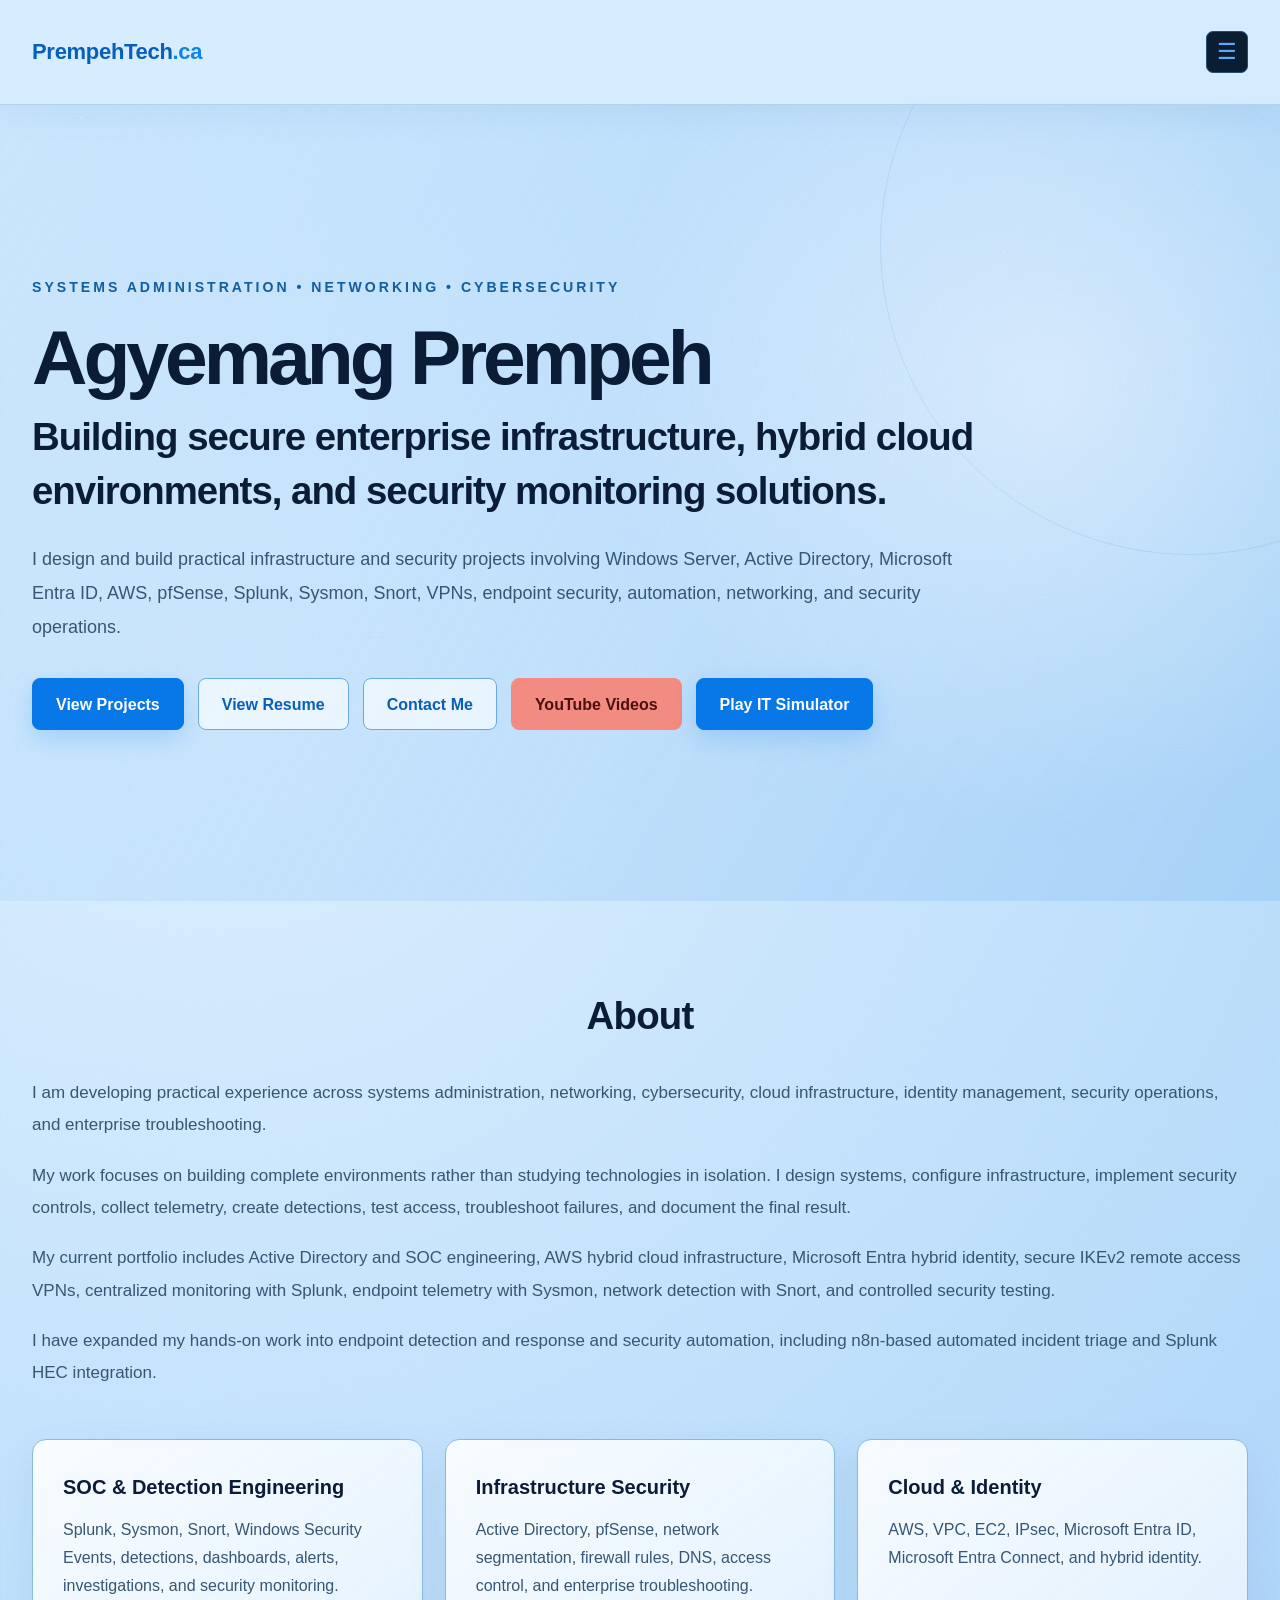
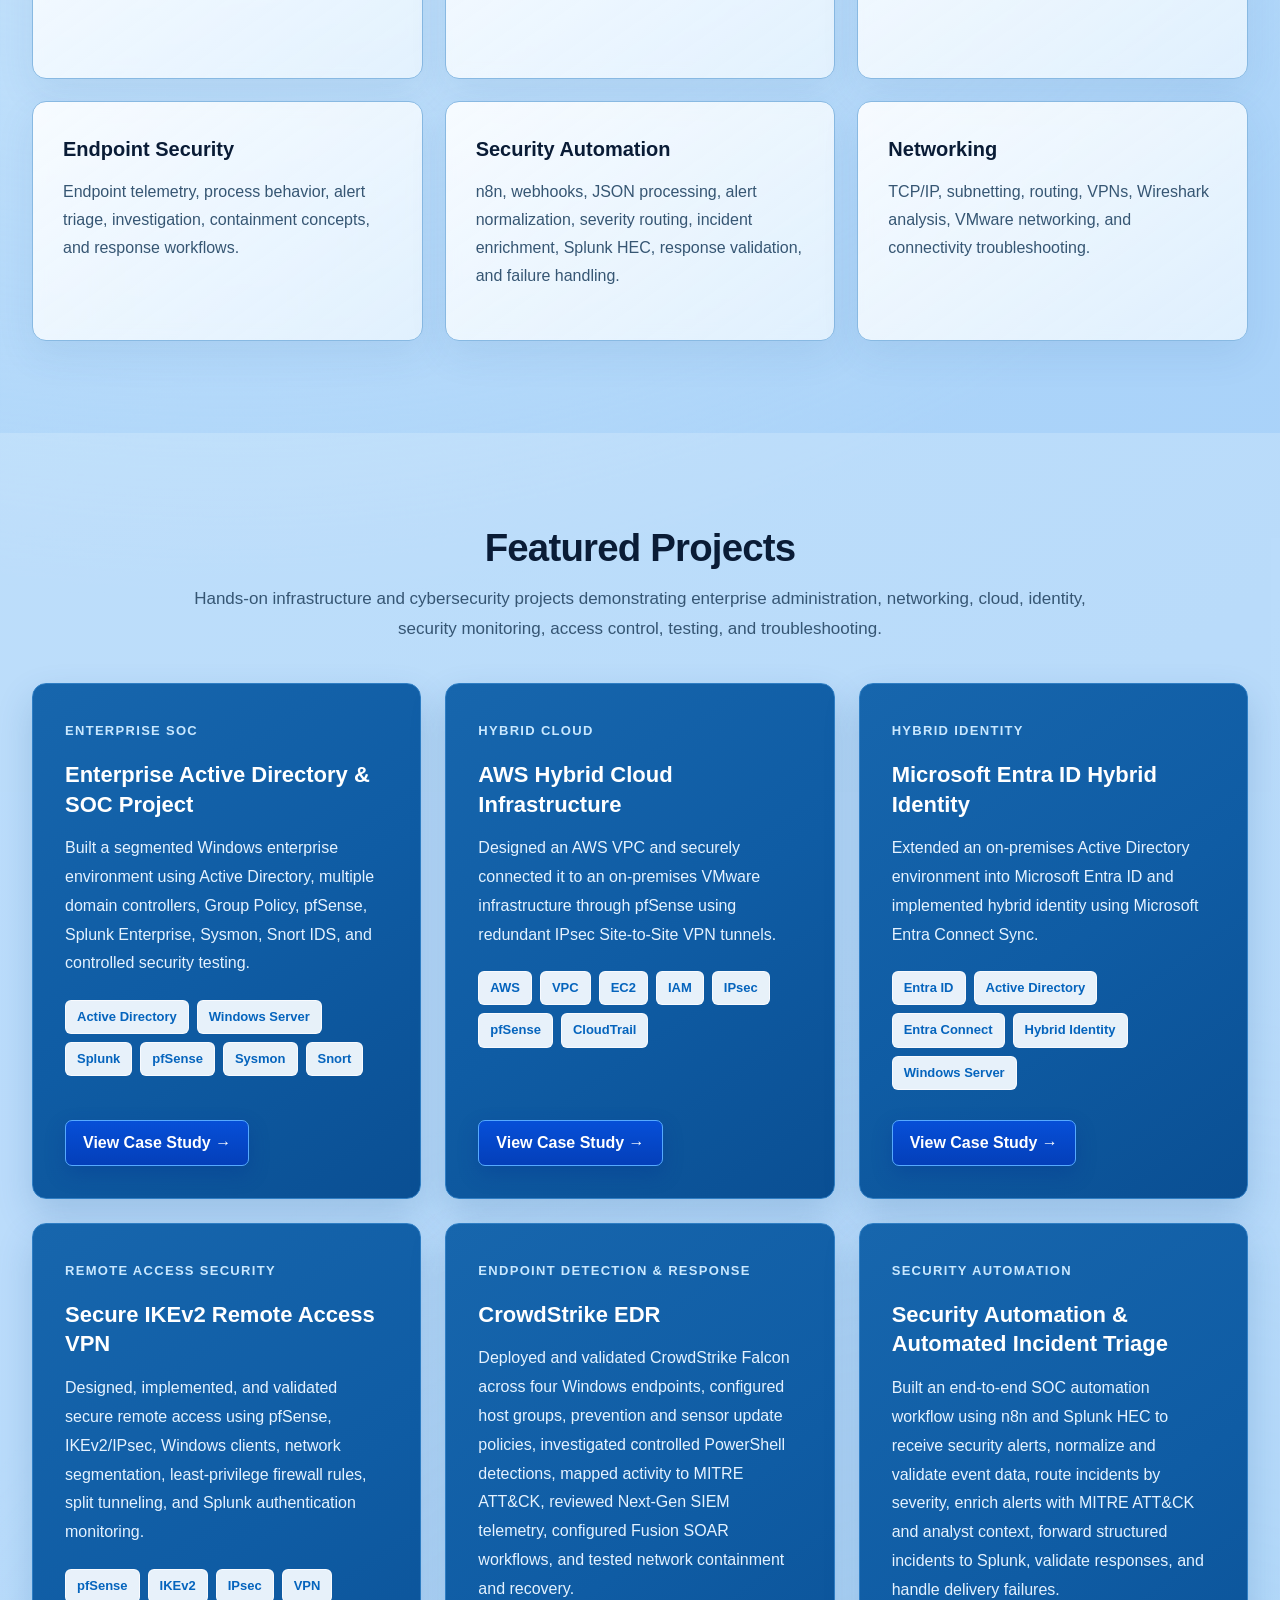
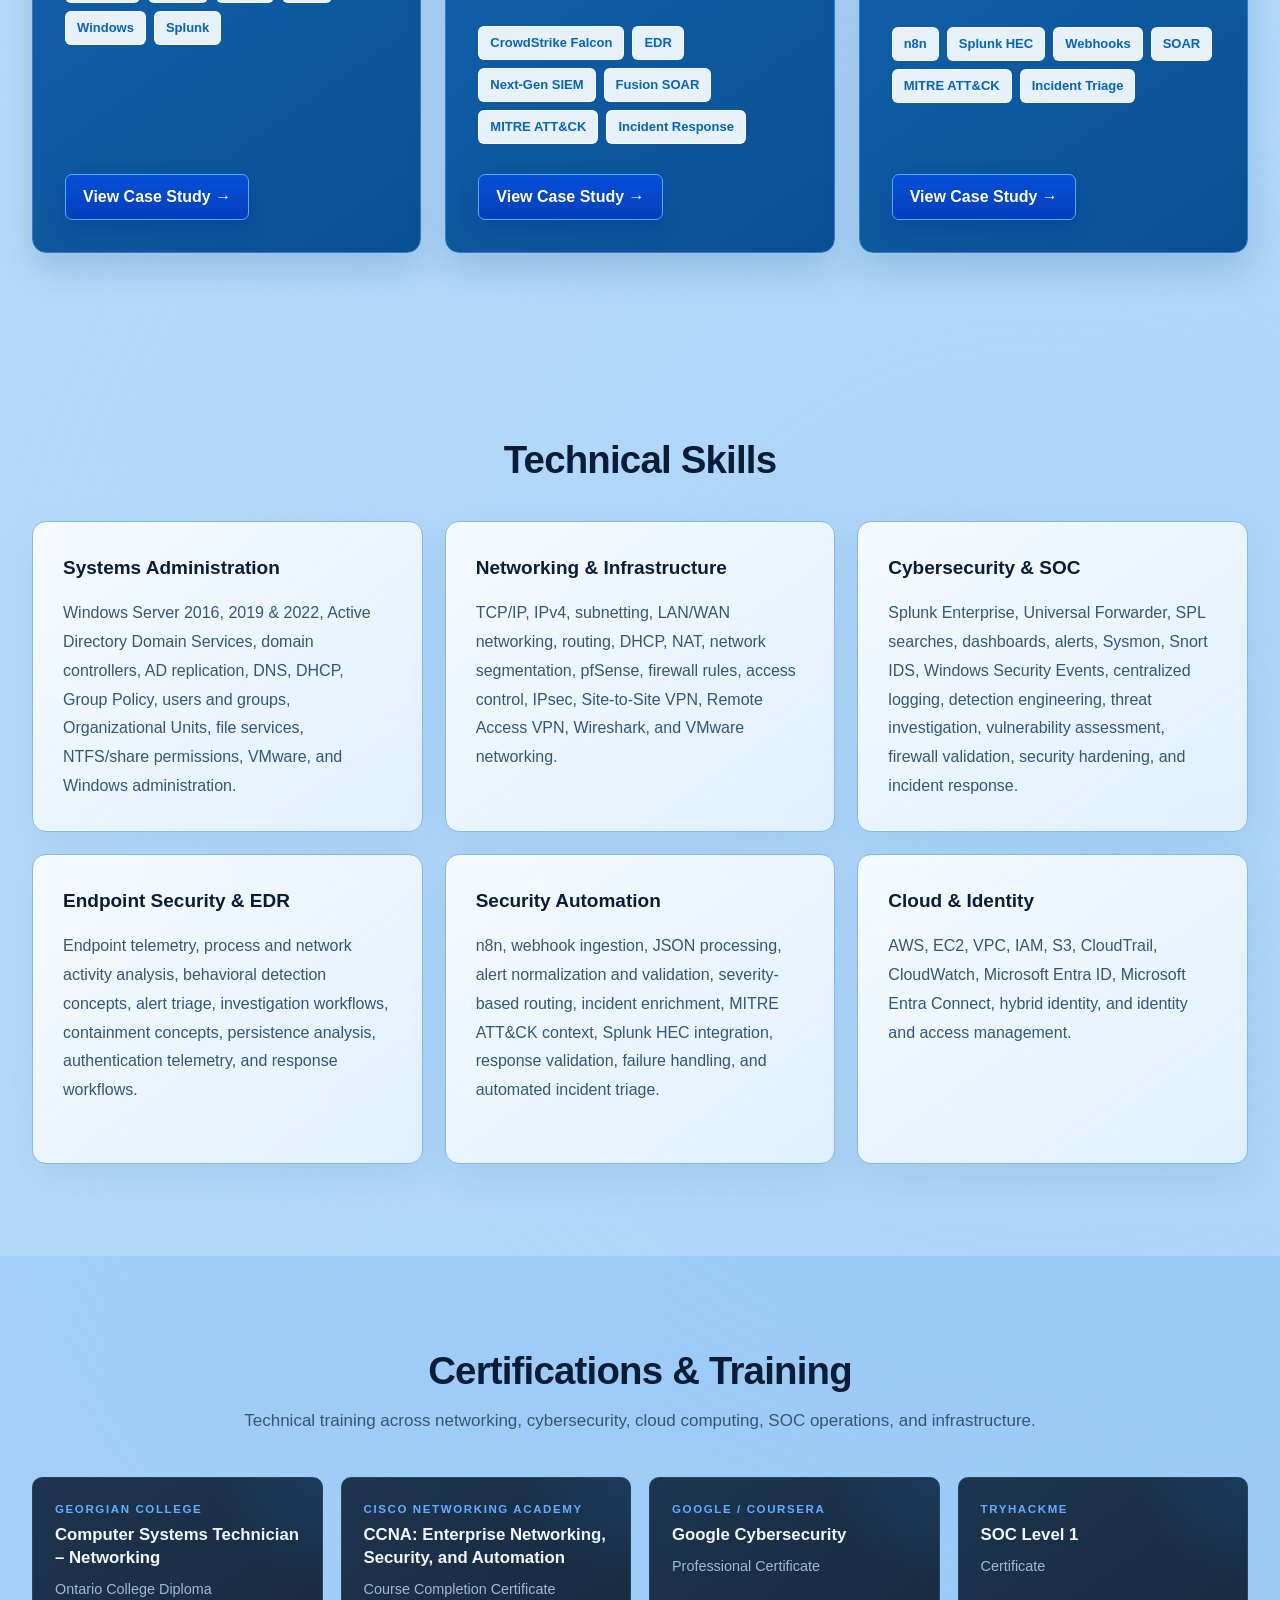
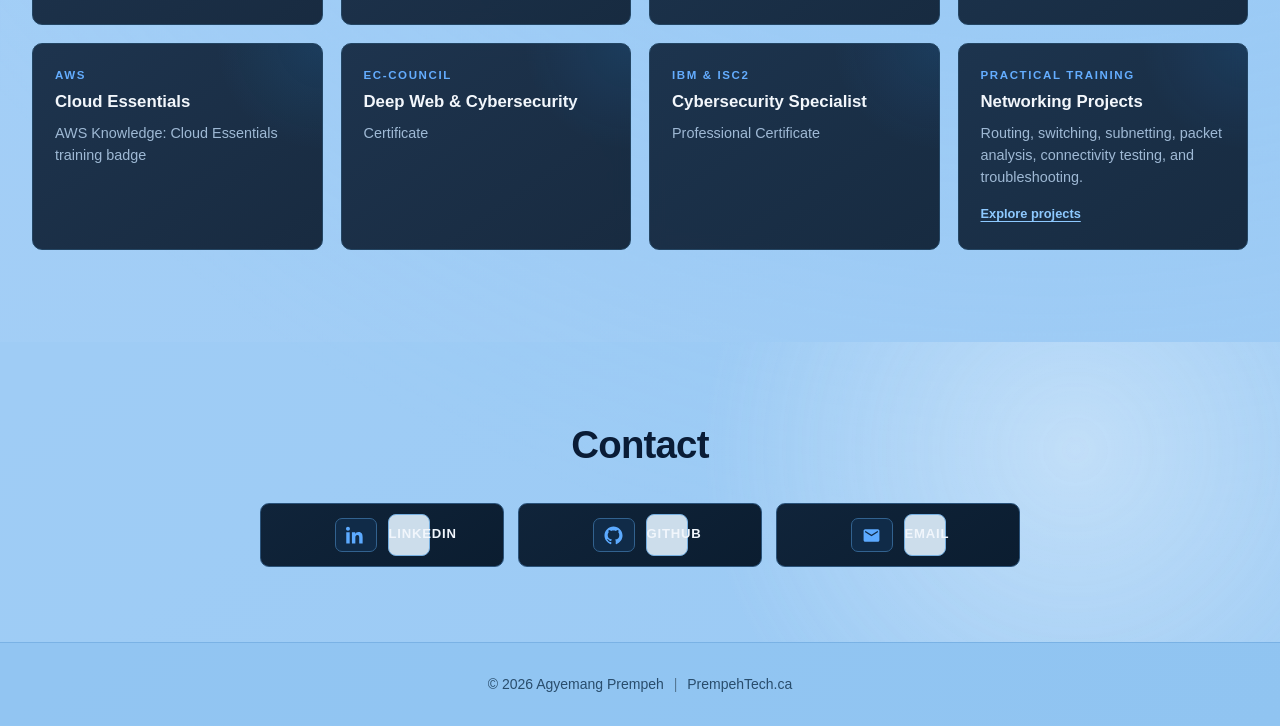
==== commit 37abfbf3: "Use light red for homepage YouTube Videos button" ====
--- a/index.html
+++ b/index.html
@@ -136,8 +136,8 @@
 
 
 
-        .hero-buttons .btn-youtube {background:#c62828!important;border-color:#c62828!important;color:#fff!important}
-        .hero-buttons .btn-youtube:hover {background:#a51f1f!important;border-color:#a51f1f!important;color:#fff!important}
+        .hero-buttons .btn-youtube {background:#f28b82!important;border-color:#f28b82!important;color:#4b1010!important}
+        .hero-buttons .btn-youtube:hover {background:#f5a39b!important;border-color:#f5a39b!important;color:#4b1010!important}
 
         #certifications .cert-actions {display:flex;flex-wrap:wrap;gap:8px 14px;margin-top:14px}
         #certifications .cert-actions a {color:#8ec9ff;font-size:.8rem;font-weight:700;text-decoration:underline;text-underline-offset:3px}
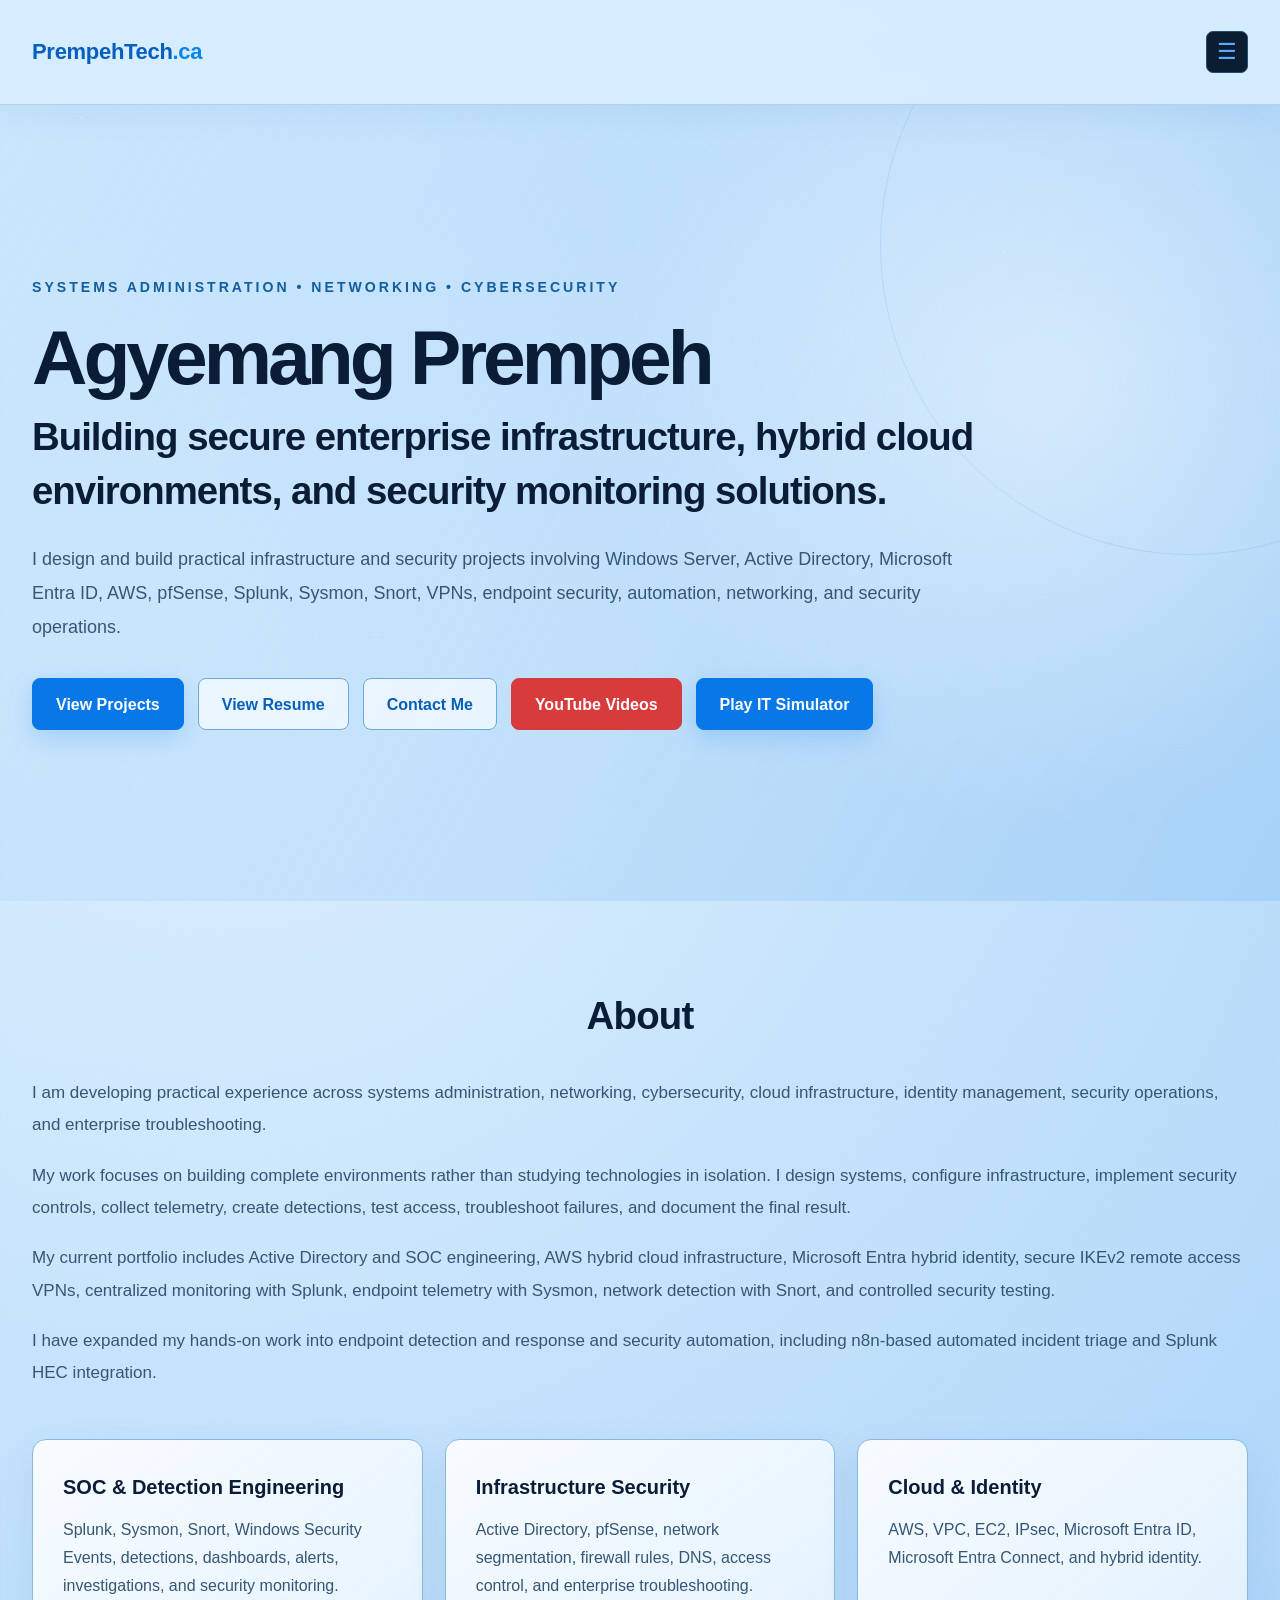
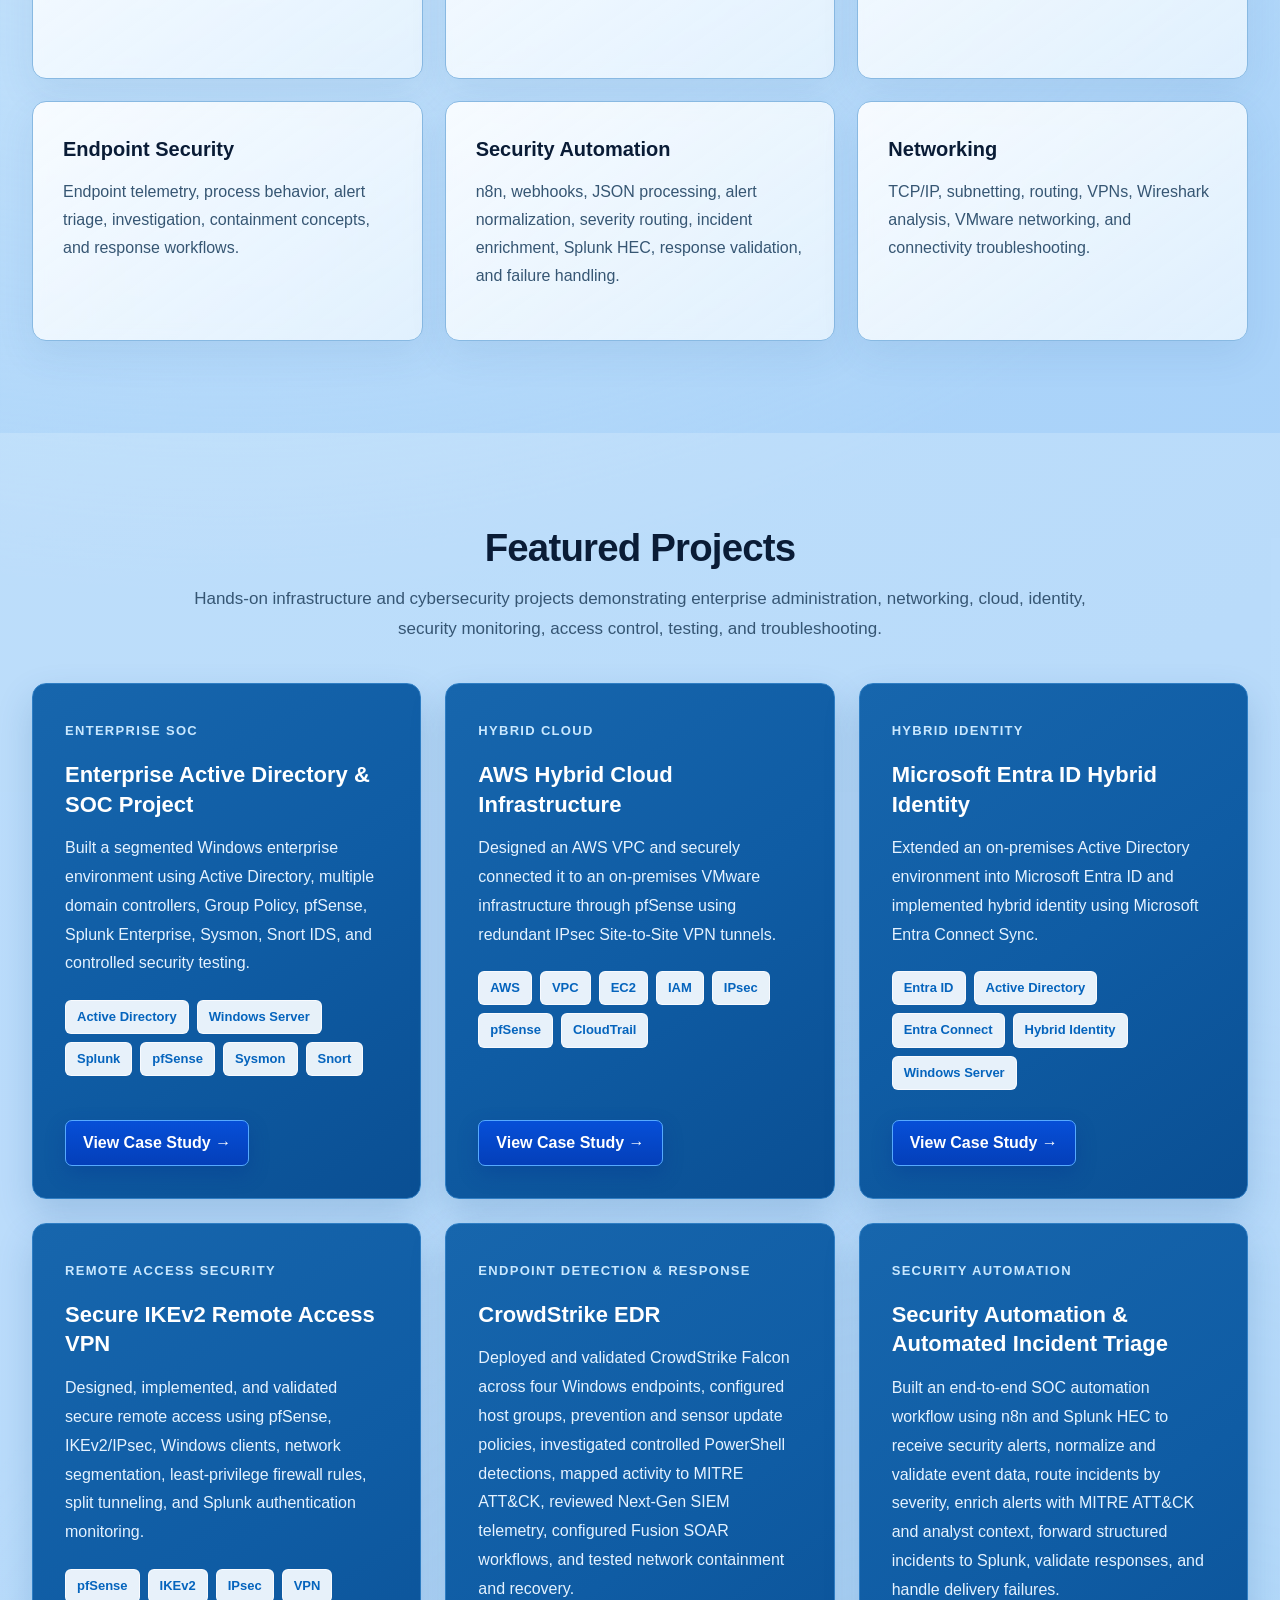
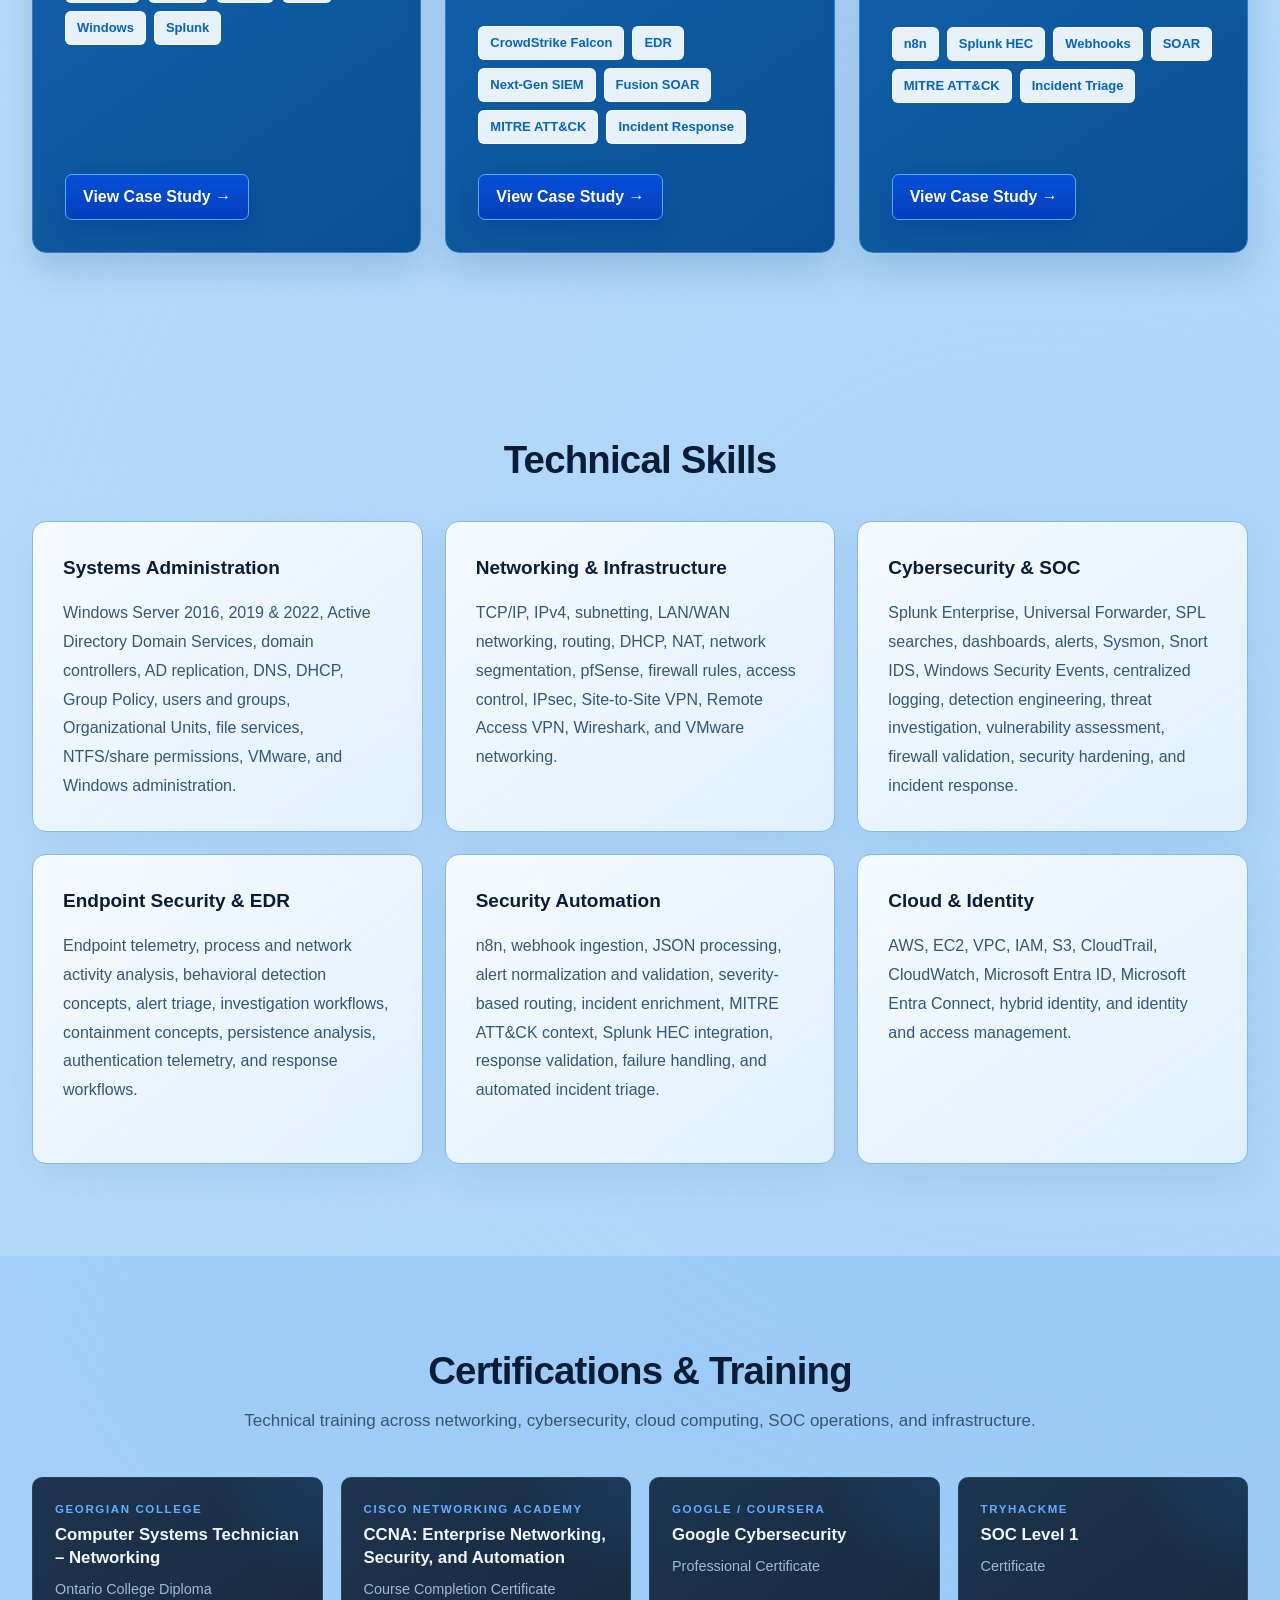
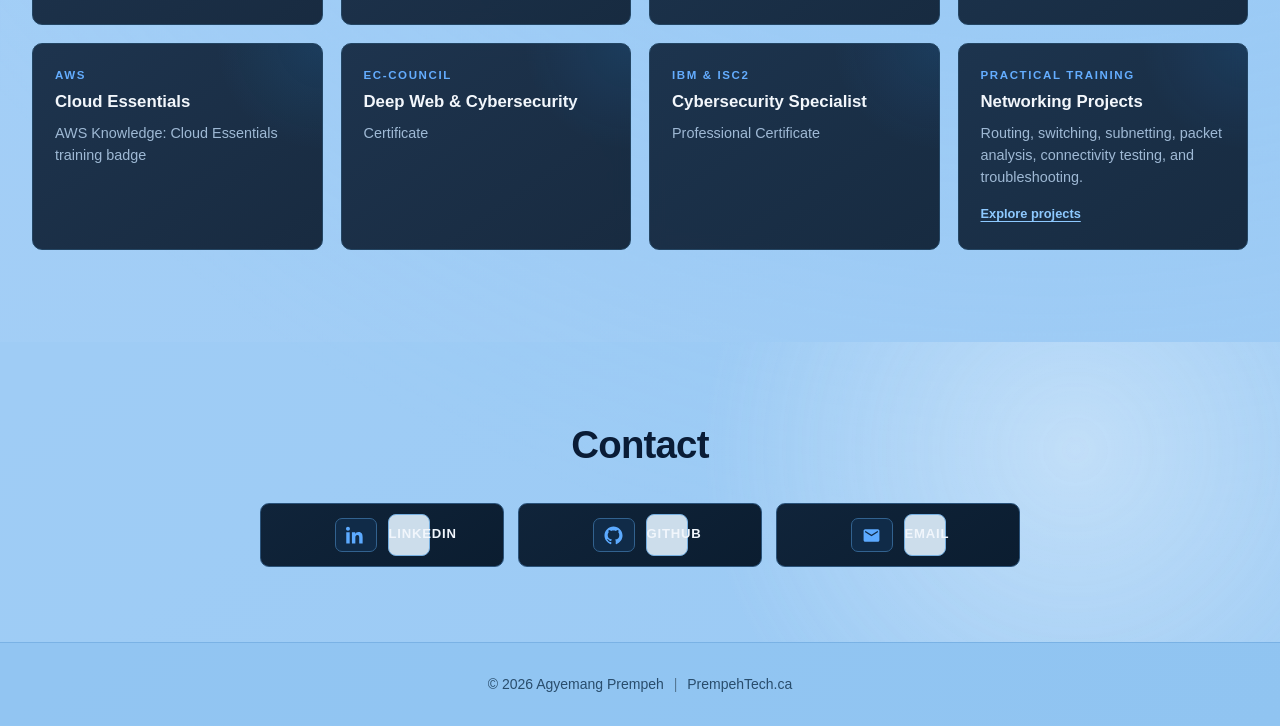
==== commit 844bd5ae: "Deepen YouTube button to medium red" ====
--- a/index.html
+++ b/index.html
@@ -136,8 +136,8 @@
 
 
 
-        .hero-buttons .btn-youtube {background:#f28b82!important;border-color:#f28b82!important;color:#4b1010!important}
-        .hero-buttons .btn-youtube:hover {background:#f5a39b!important;border-color:#f5a39b!important;color:#4b1010!important}
+        .hero-buttons .btn-youtube {background:#d83b3b!important;border-color:#d83b3b!important;color:#fff!important}
+        .hero-buttons .btn-youtube:hover {background:#ca3535!important;border-color:#ca3535!important;color:#fff!important}
 
         #certifications .cert-actions {display:flex;flex-wrap:wrap;gap:8px 14px;margin-top:14px}
         #certifications .cert-actions a {color:#8ec9ff;font-size:.8rem;font-weight:700;text-decoration:underline;text-underline-offset:3px}
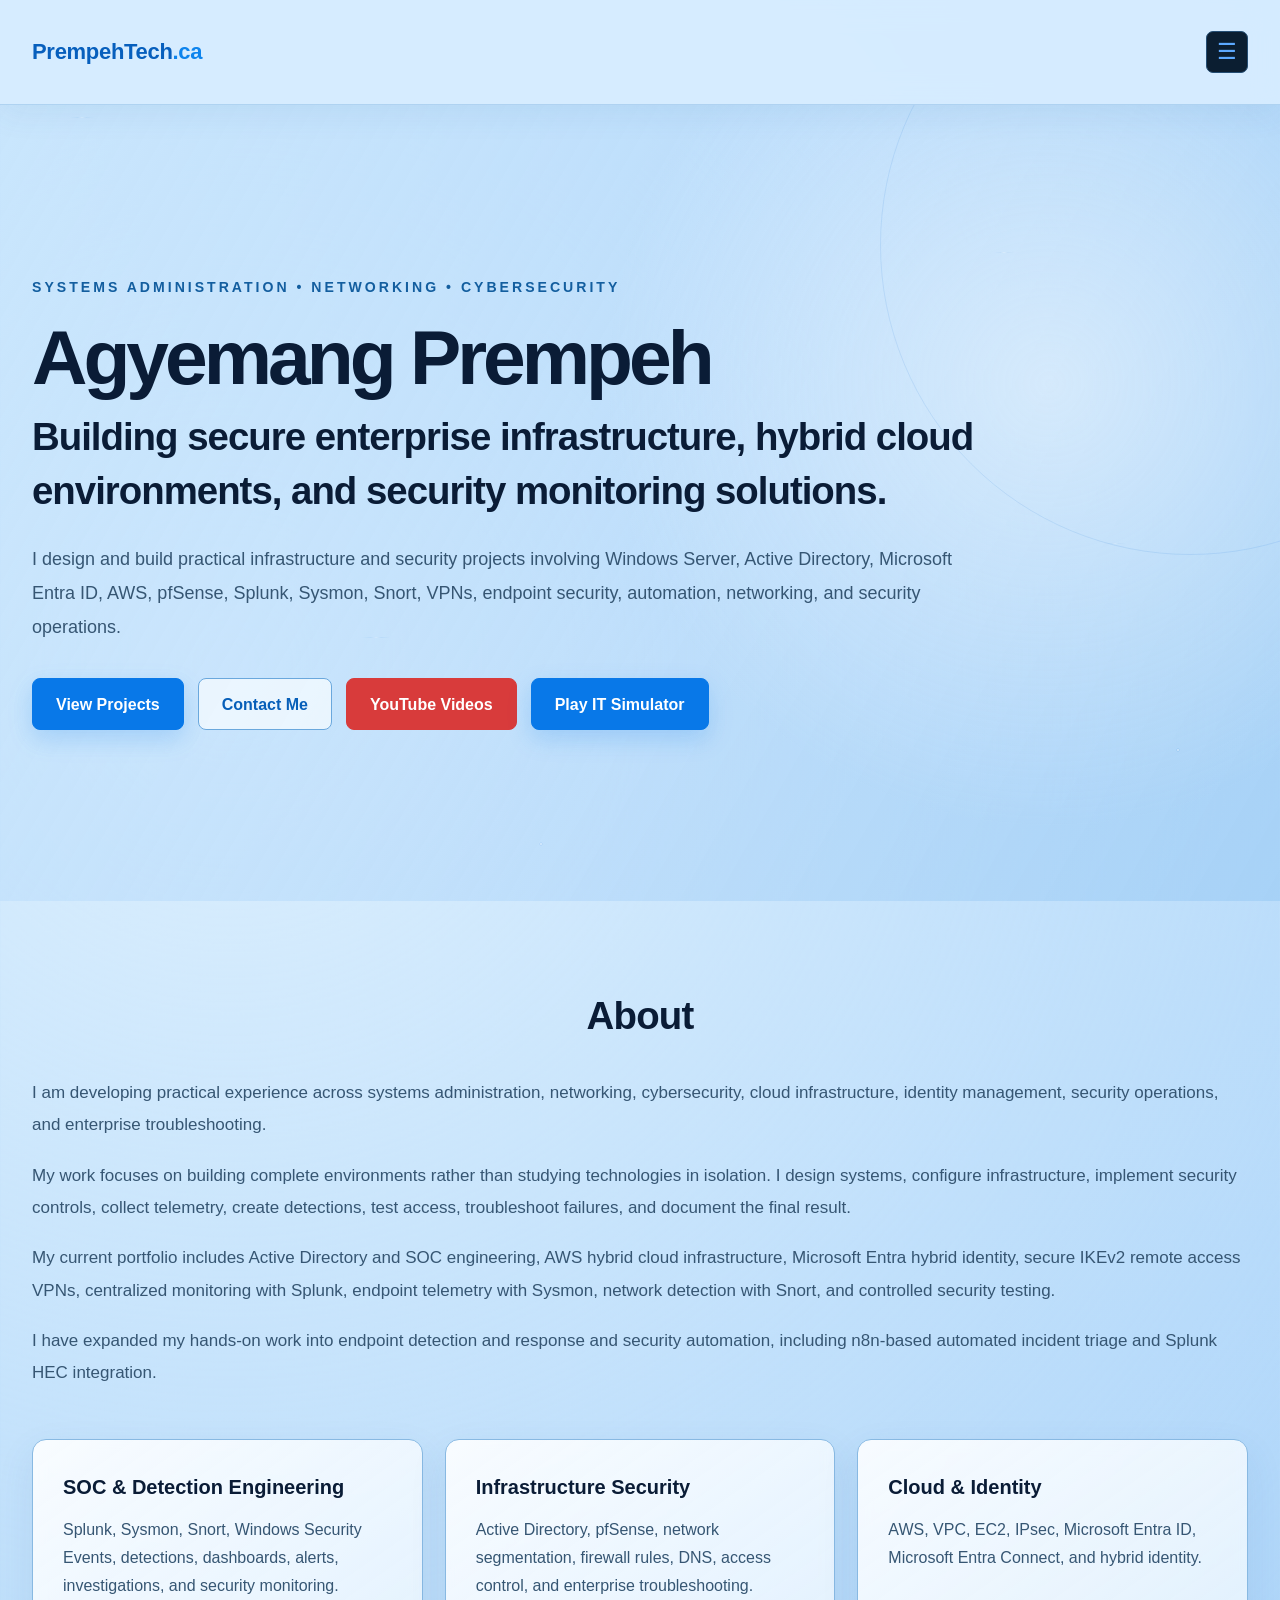
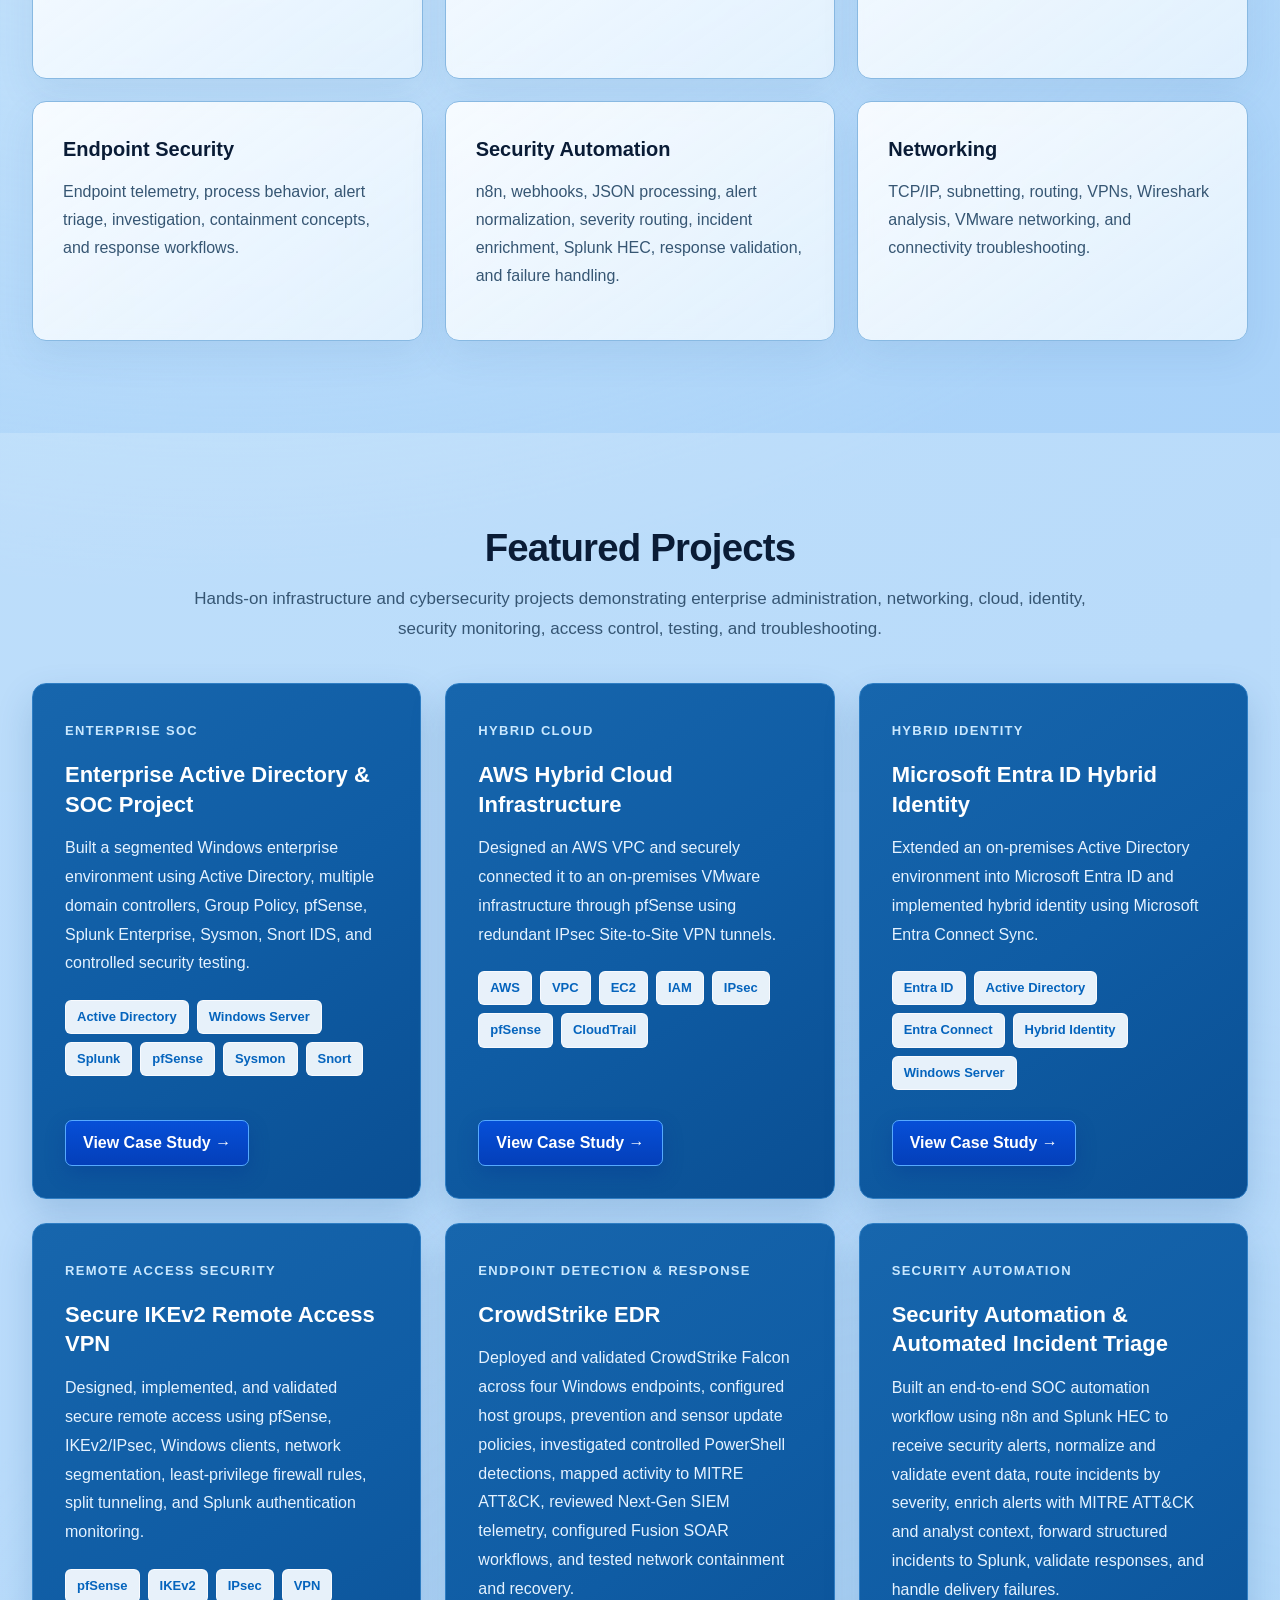
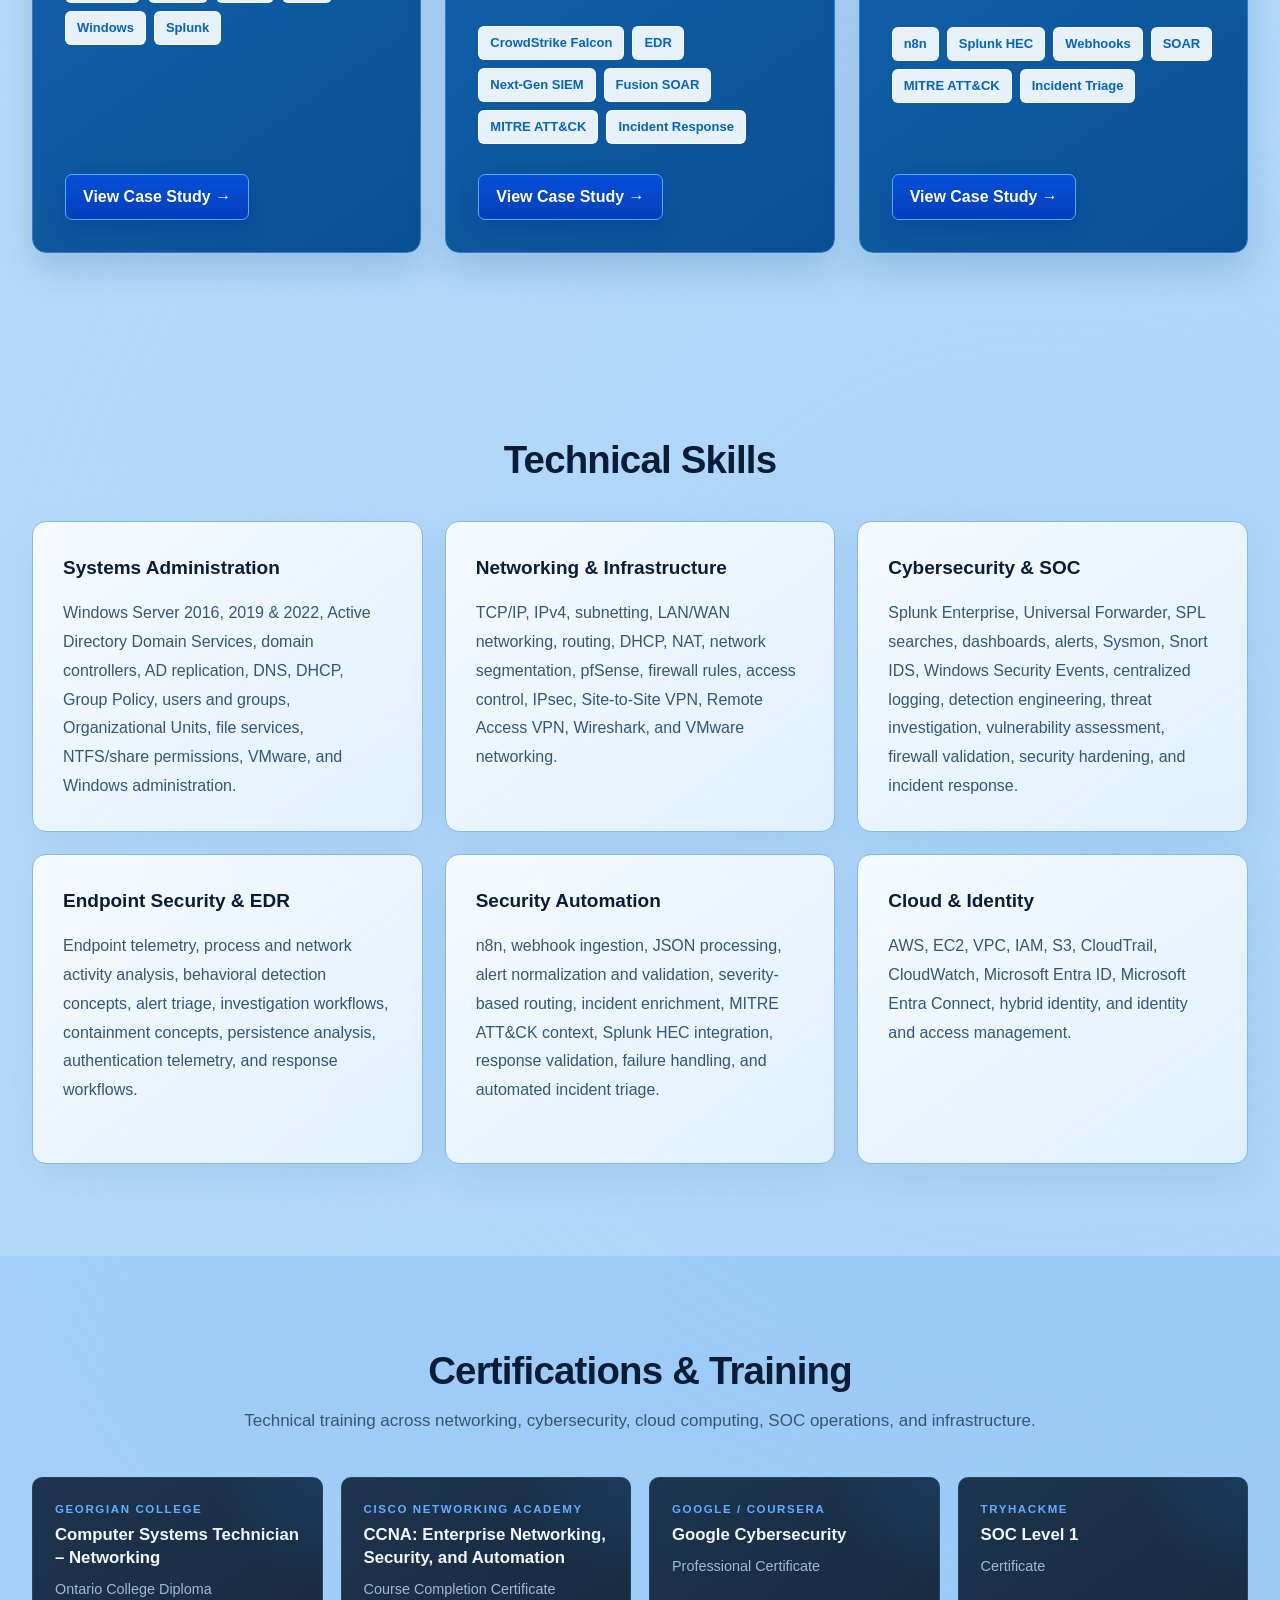
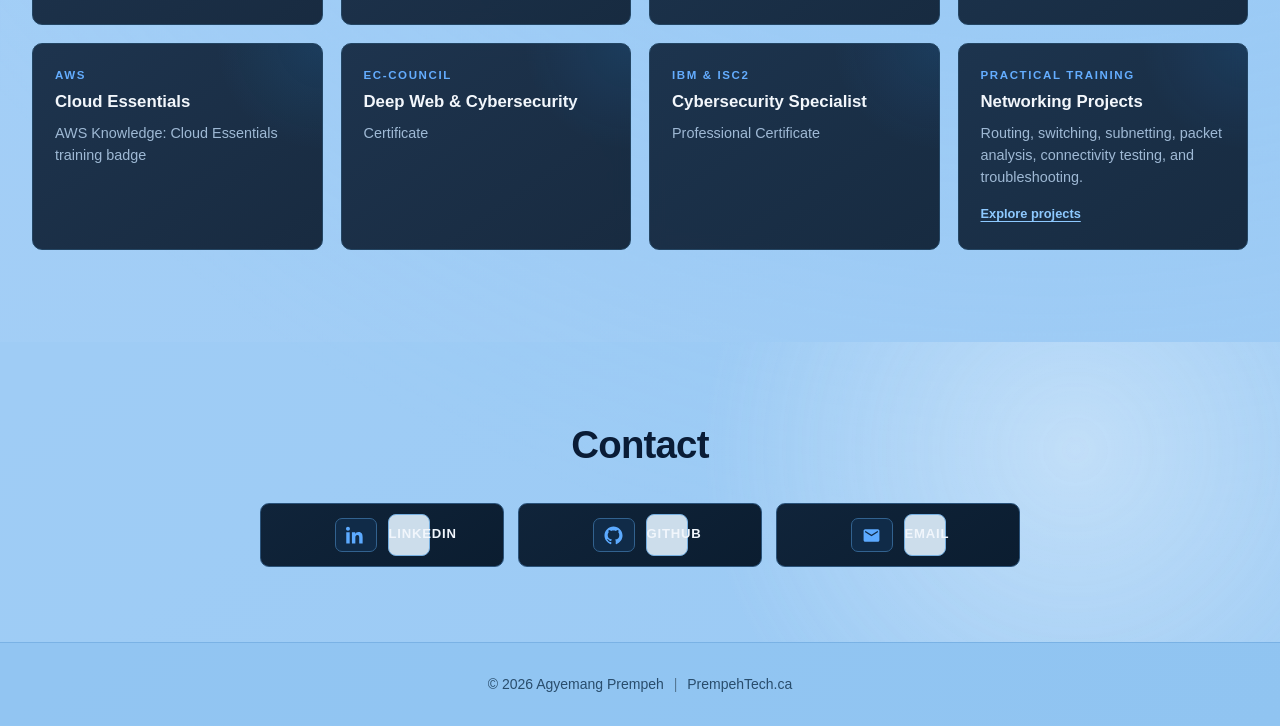
==== commit eb103080: "Remove View Resume link from homepage" ====
--- a/index.html
+++ b/index.html
@@ -626,16 +626,6 @@
                 class="btn btn-primary"
             >
                 View Projects
-            </a>
-
-
-            <a
-                href="assets/resume/Agyemang-Prempeh-Resume.pdf"
-                class="btn btn-outline"
-                target="_blank"
-                rel="noopener noreferrer"
-            >
-                View Resume
             </a>
 
 
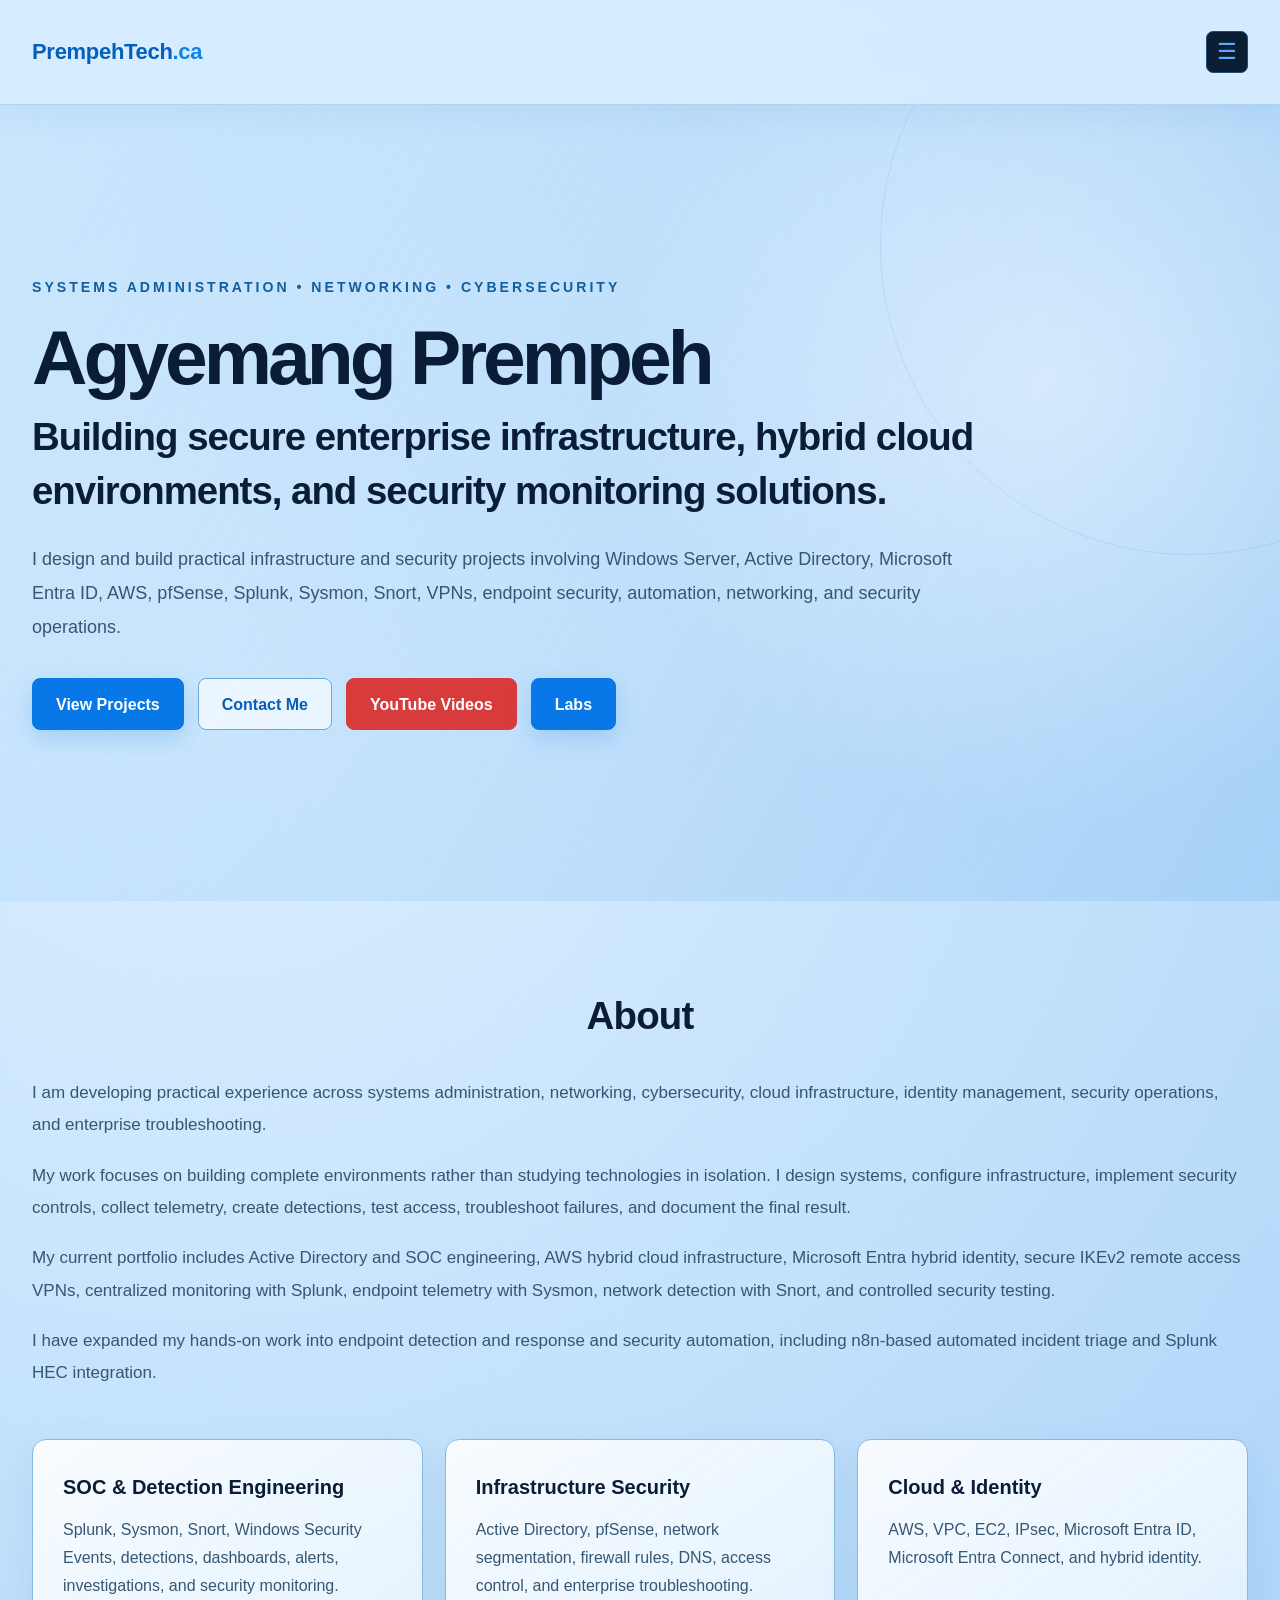
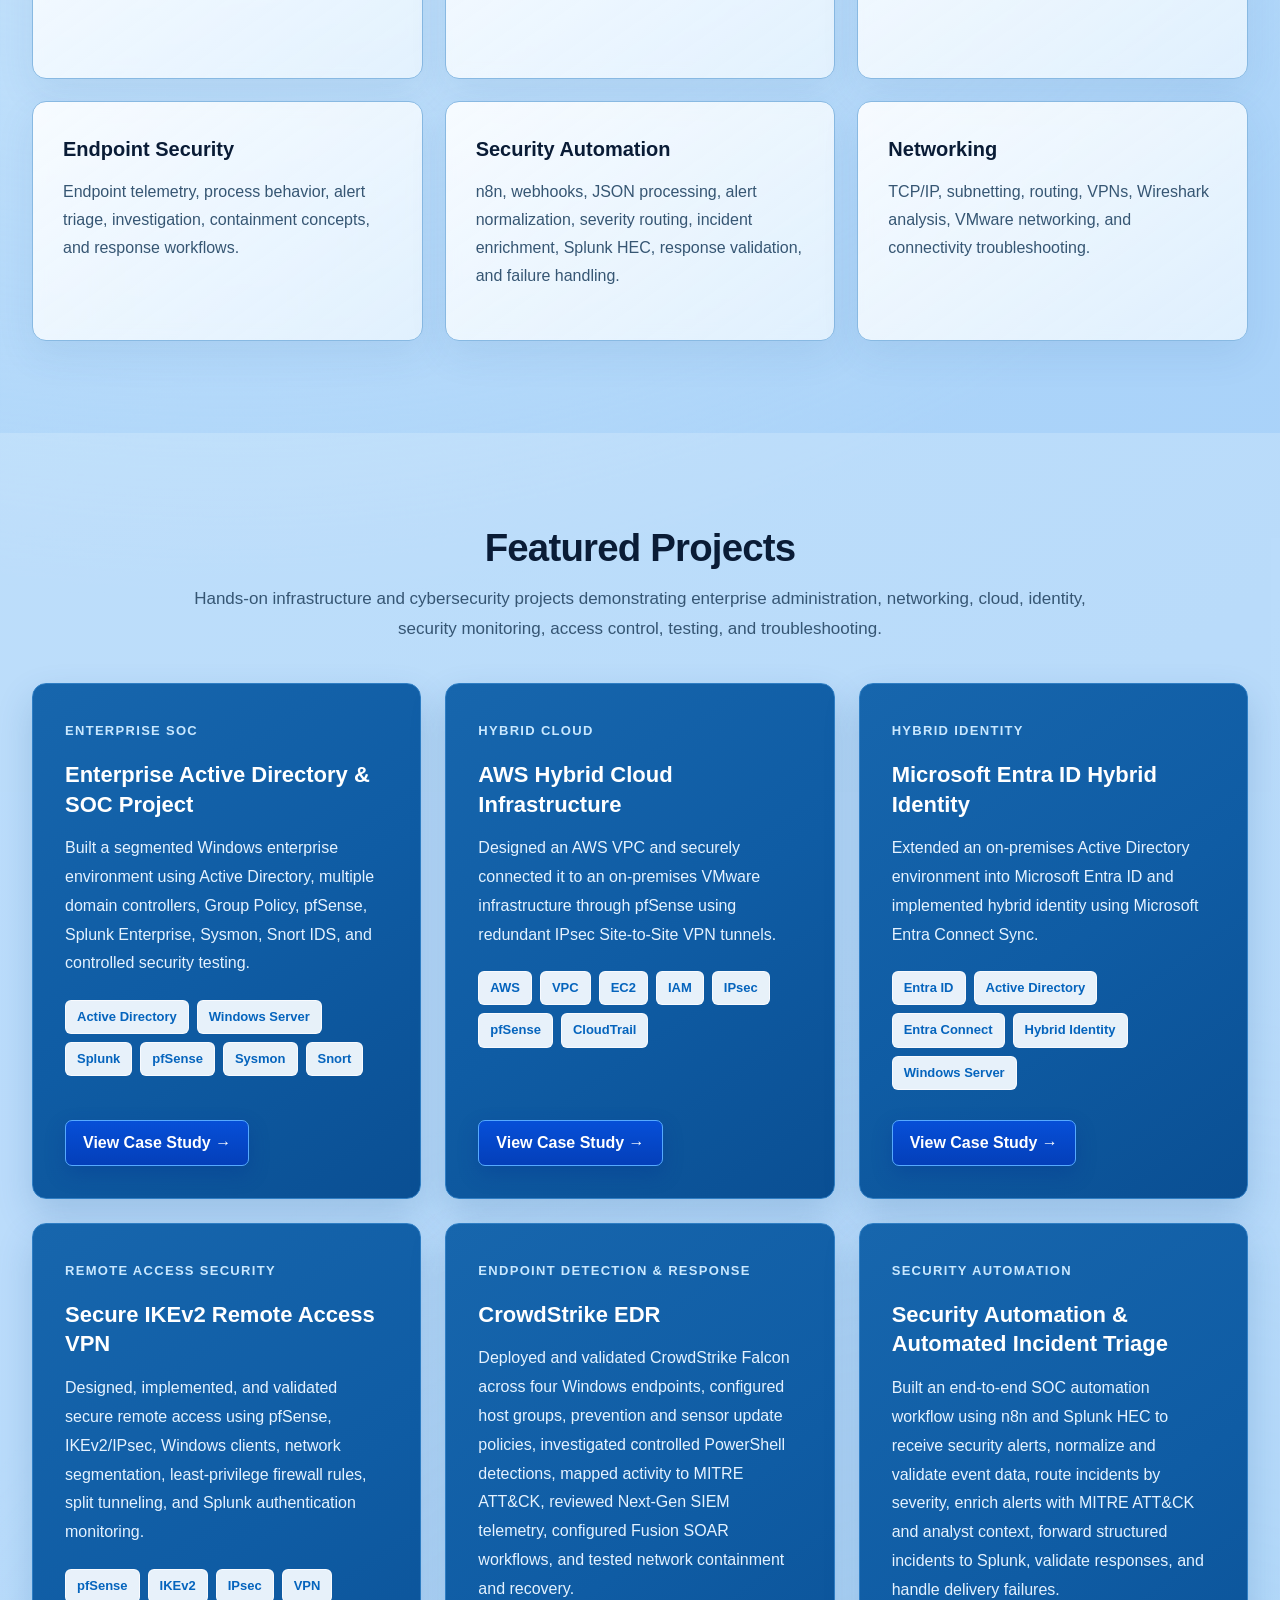
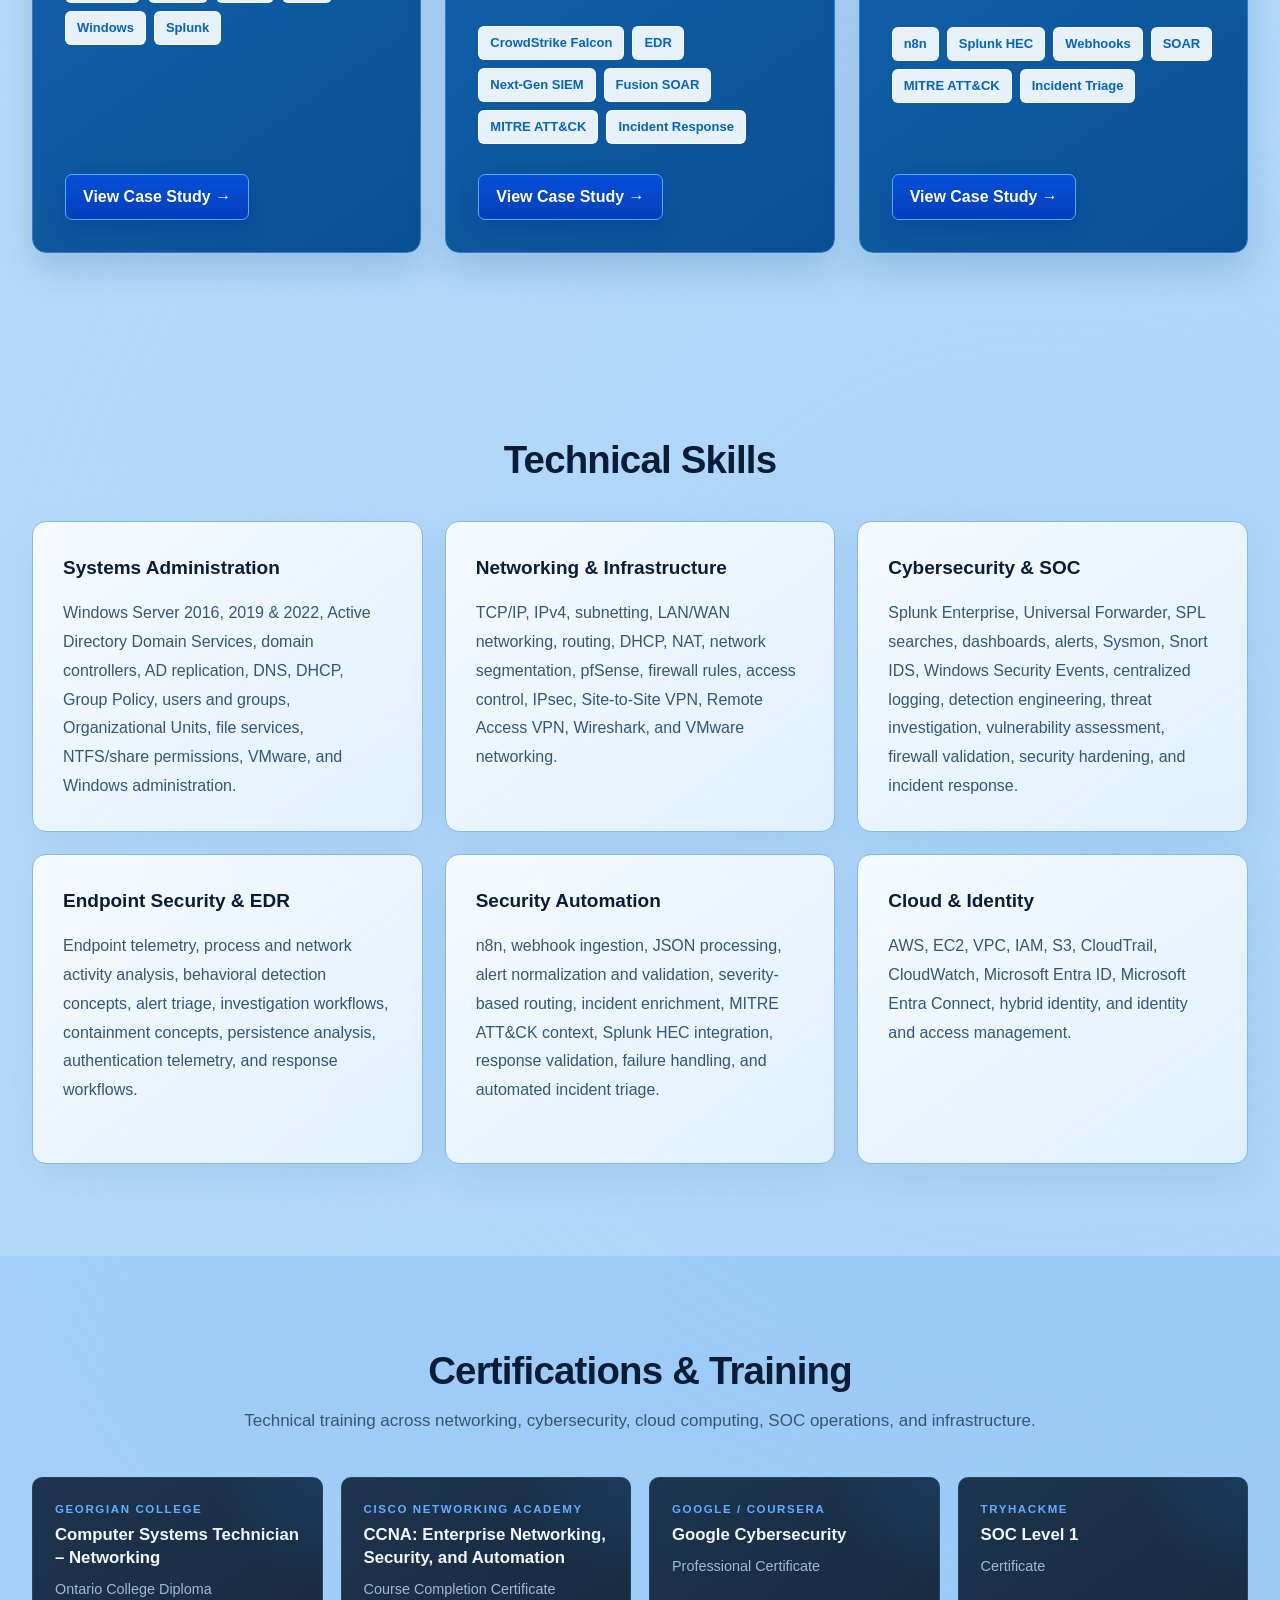
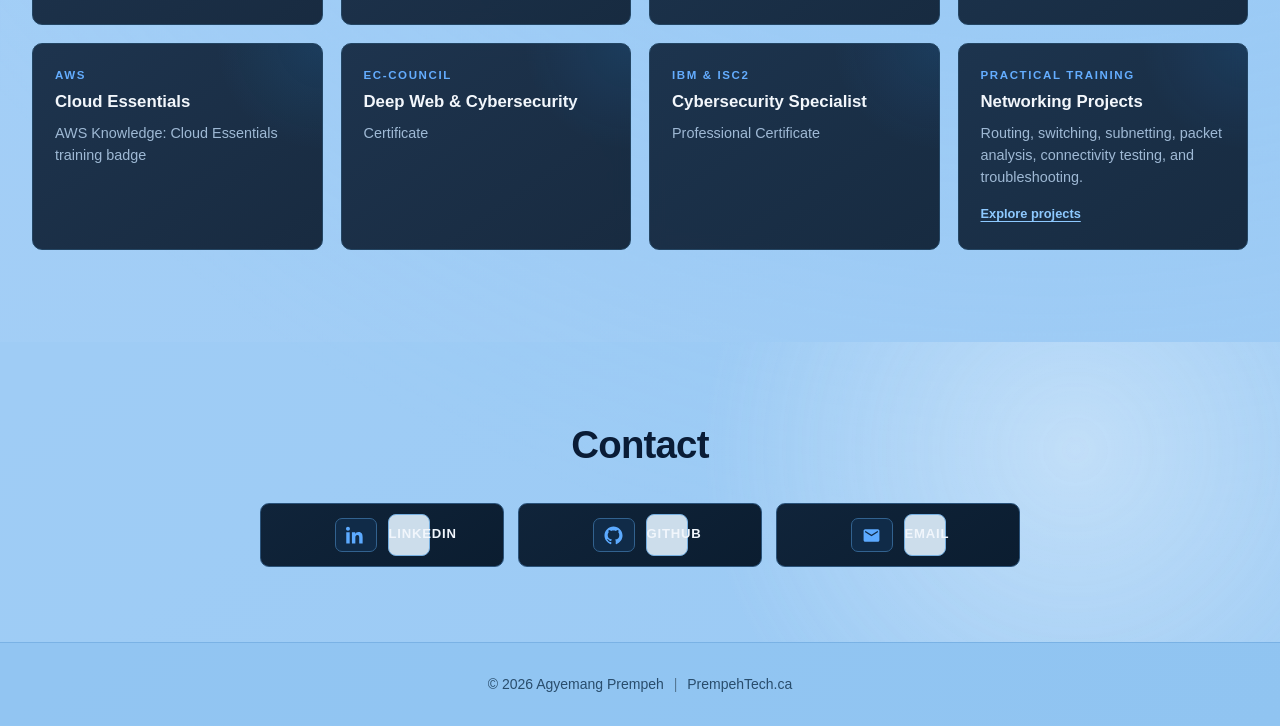
==== commit d6479d45: "Rename homepage simulator button to Labs" ====
--- a/index.html
+++ b/index.html
@@ -2,12 +2,18 @@
 <html lang="en">
 
 <head>
+    <!-- Browser security policy: generated by scripts/security_policy.py -->
+    <meta http-equiv="Content-Security-Policy" content="default-src 'none'; script-src 'self' 'sha256-xC2BoYzO3gBnRaJtyQlaC9DU9jqX2DhPK+P/nlKC9Fg=' 'sha256-oQSRzADNYQVO0GnojN6OCE4Eyqw+3Fjl6KqLcLw/Mbw='; script-src-attr 'none'; style-src 'self' 'unsafe-inline'; img-src 'self' data:; font-src 'self'; connect-src 'self'; media-src 'self'; frame-src 'none'; object-src 'none'; base-uri 'none'; form-action 'self'">
+    <meta name="referrer" content="strict-origin-when-cross-origin">
+    <!-- /Browser security policy -->
     <meta charset="UTF-8">
 
     <meta
         name="viewport"
         content="width=device-width, initial-scale=1.0"
     >
+    <link rel="icon" type="image/svg+xml" href="/favicon.svg?v=20261007-pthex">
+
 
     <meta
         name="description"
@@ -648,7 +654,7 @@
                 href="/simulator/"
                 class="btn btn-primary"
             >
-                Play IT Simulator
+                Labs
             </a>
 
         </div>
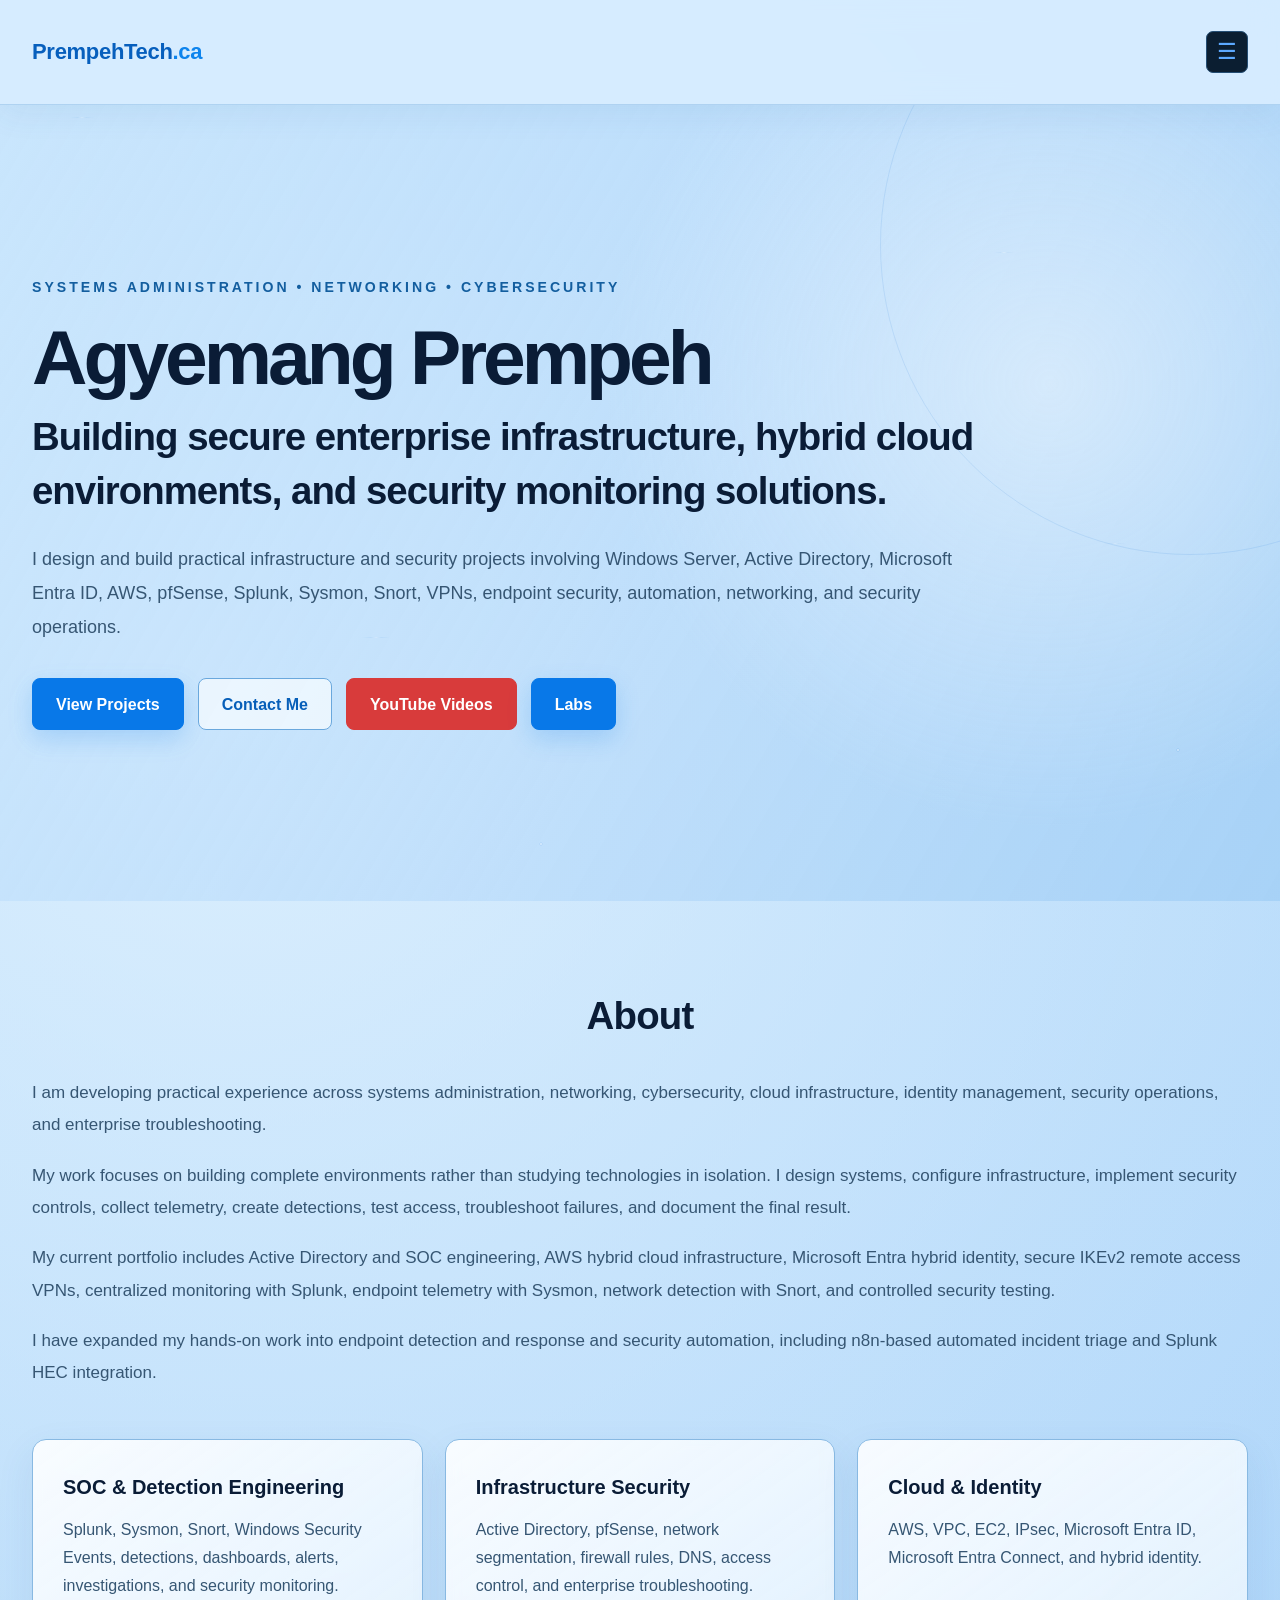
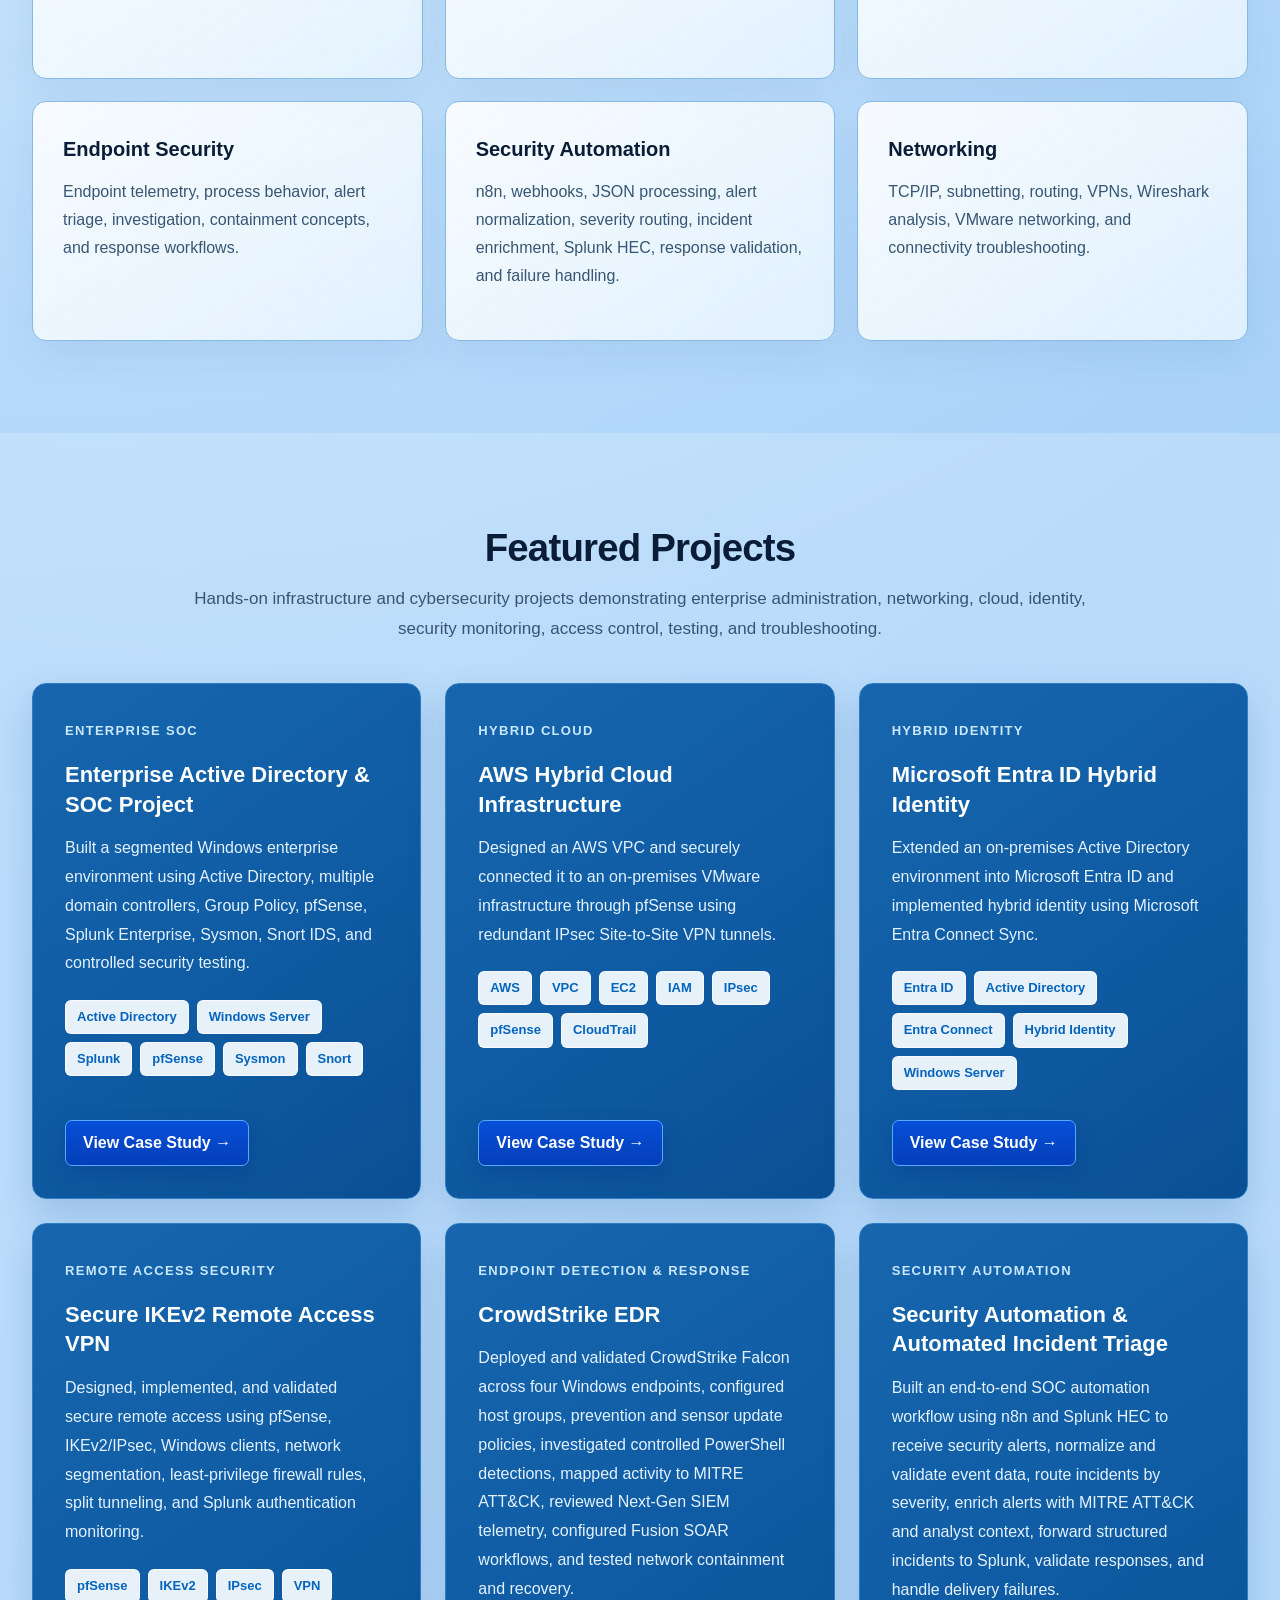
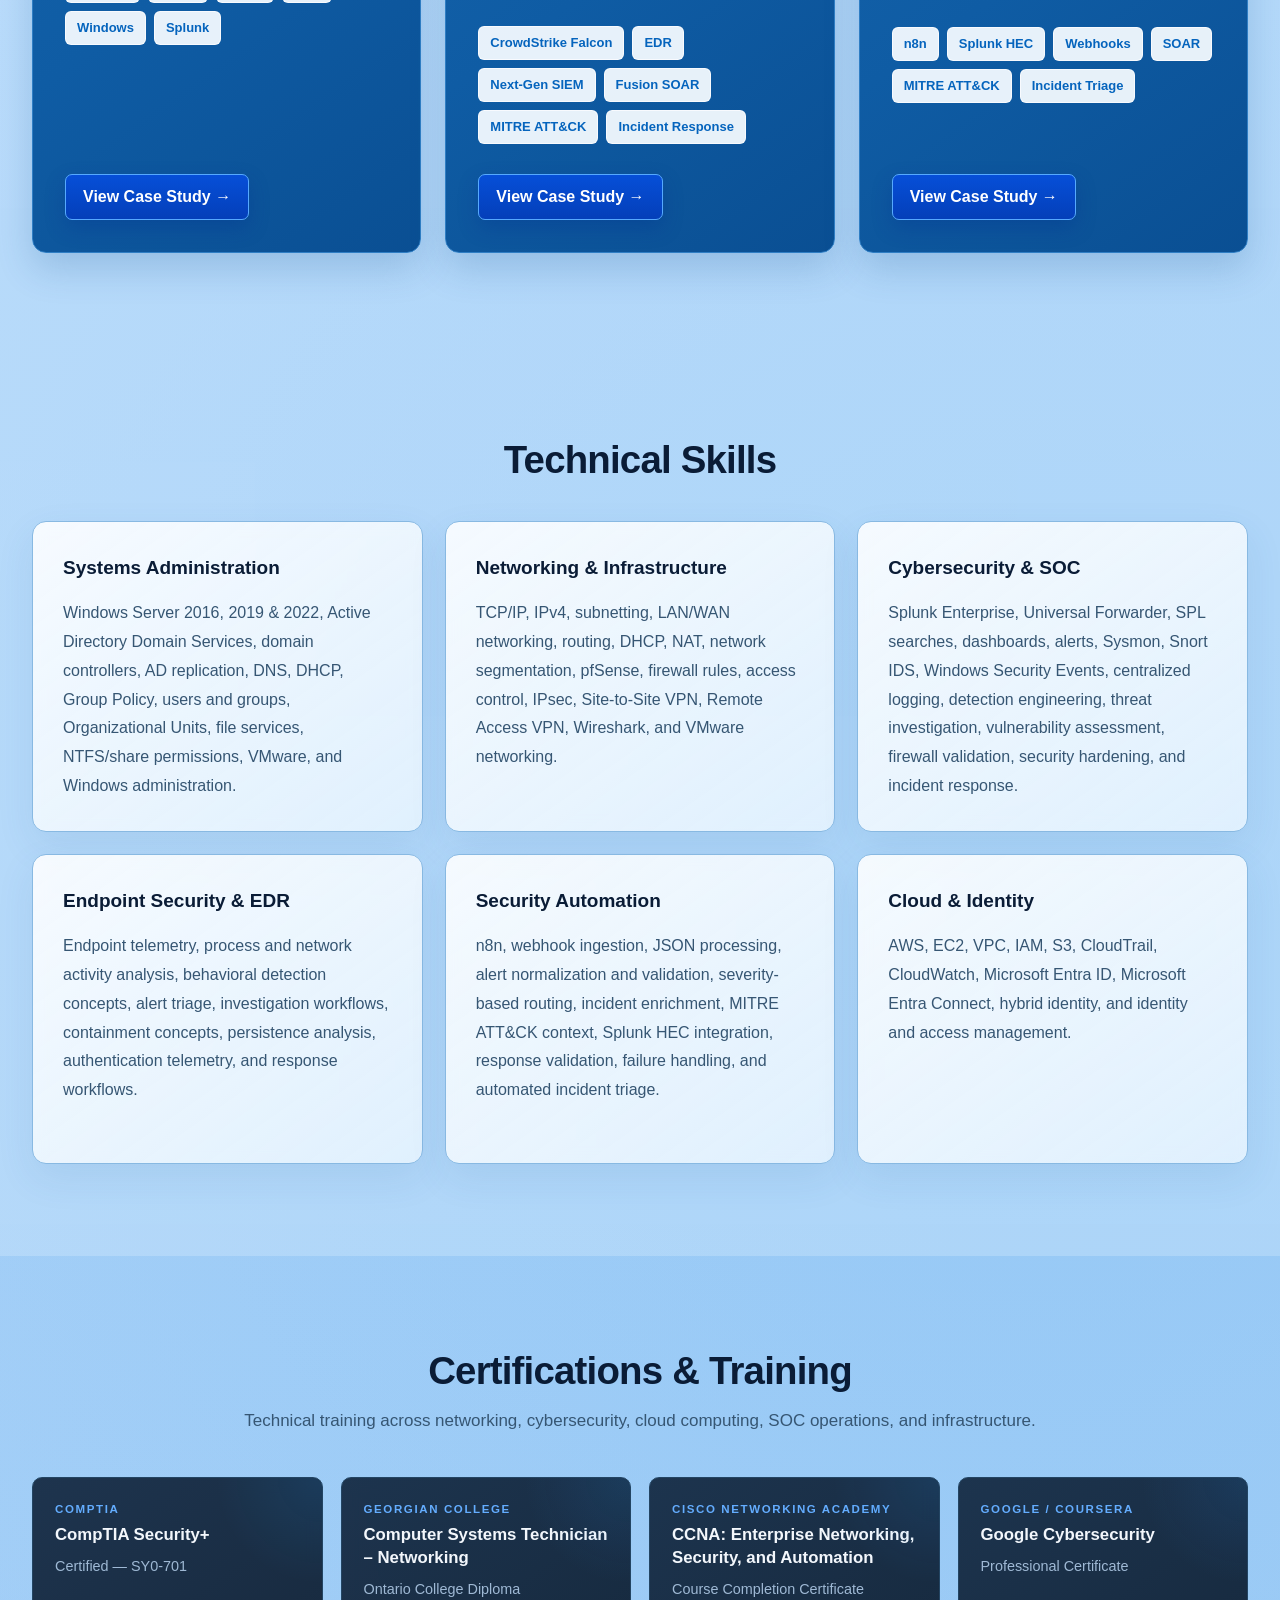
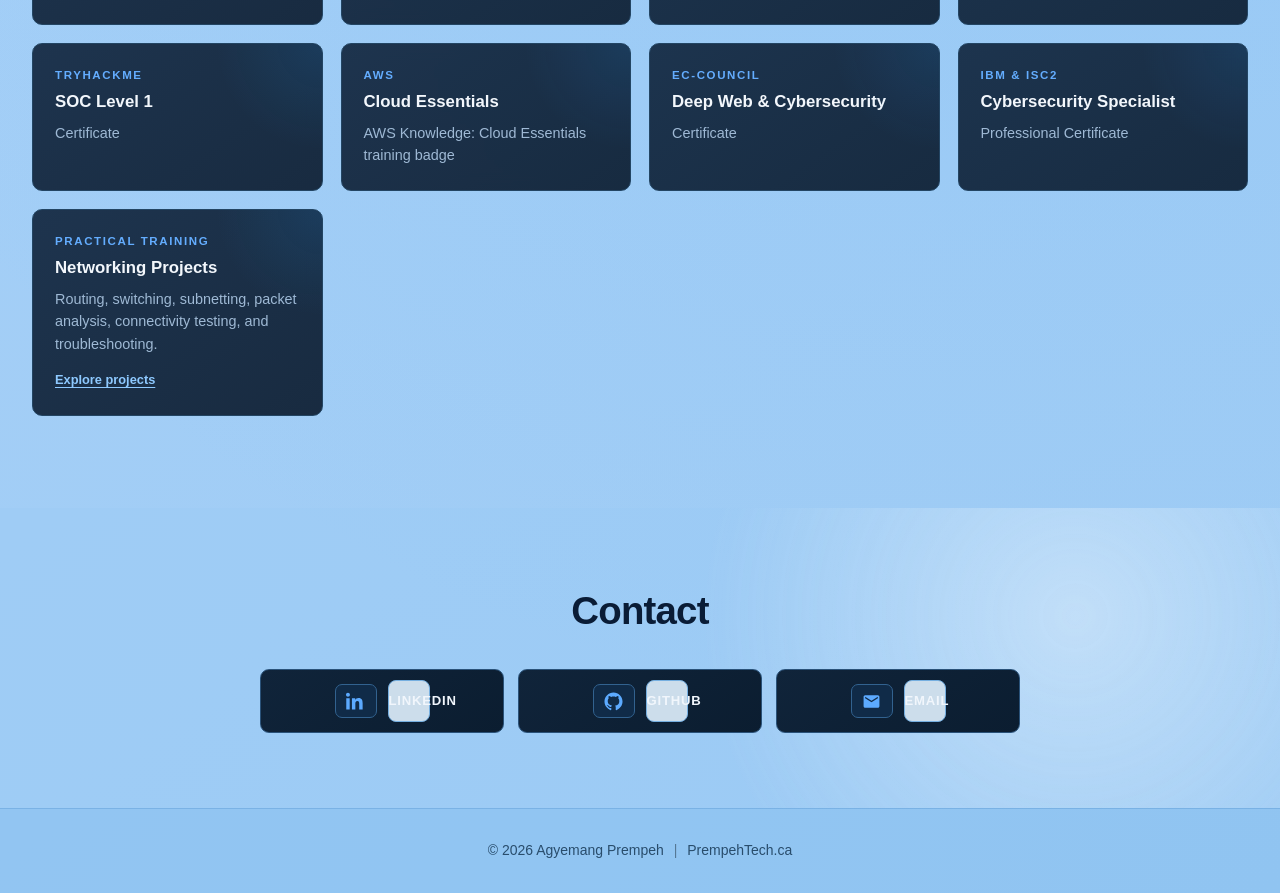
==== commit f30e0aa1: "Add CompTIA Security+ certification" ====
--- a/index.html
+++ b/index.html
@@ -1353,6 +1353,7 @@
 
 
         <div class="cert-grid">
+            <article class="cert-card"><span class="cert-provider">COMPTIA</span><h3>CompTIA Security+</h3><p>Certified — SY0-701</p></article>
             <article class="cert-card"><span class="cert-provider">GEORGIAN COLLEGE</span><h3>Computer Systems Technician – Networking</h3><p>Ontario College Diploma</p></article>
             <article class="cert-card"><span class="cert-provider">CISCO NETWORKING ACADEMY</span><h3>CCNA: Enterprise Networking, Security, and Automation</h3><p>Course Completion Certificate</p></article>
             <article class="cert-card"><span class="cert-provider">GOOGLE / COURSERA</span><h3>Google Cybersecurity</h3><p>Professional Certificate</p></article>
